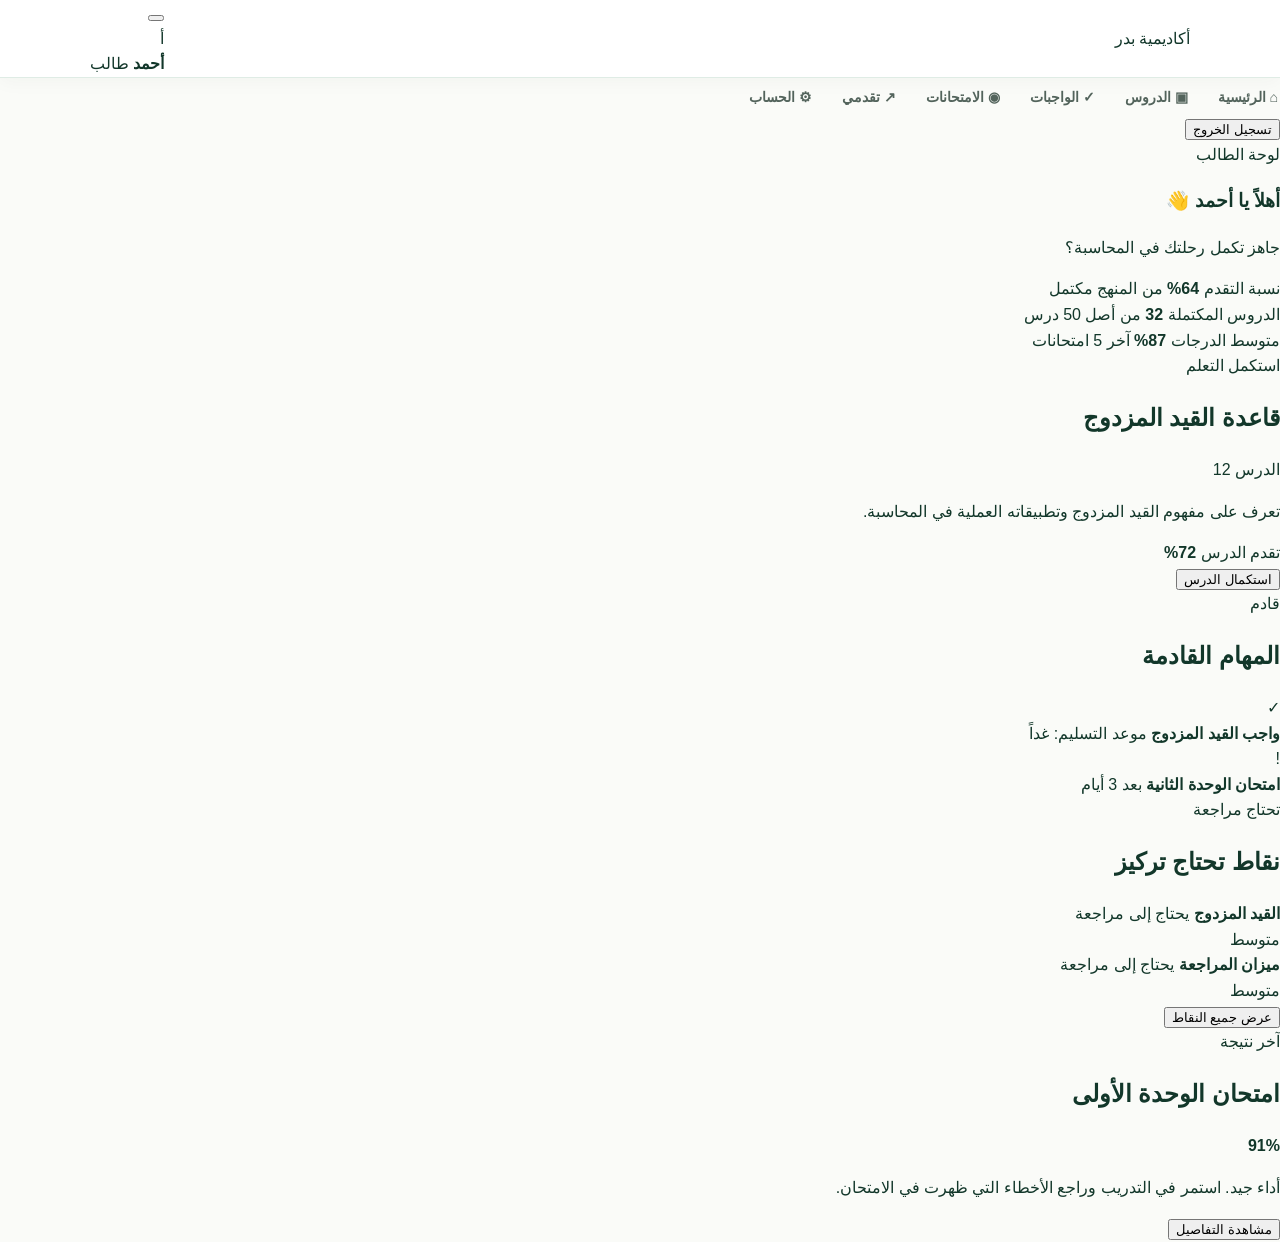
==== dashboard.html @ 745105e7 "update dashboard.html" ====
<!DOCTYPE html>
<html lang="ar" dir="rtl">

<head>
    <meta charset="UTF-8">

    <meta
        name="viewport"
        content="width=device-width, initial-scale=1.0"
    >

    <title>لوحة الطالب | أكاديمية بدر</title>

    <link
        rel="stylesheet"
        href="css/style.css"
    >
</head>

<body>

    <!-- =========================
         DASHBOARD HEADER
    ========================== -->

    <header class="dashboard-header">

        <div class="dashboard-logo">
            أكاديمية بدر
        </div>

        <div class="dashboard-header-actions">

            <button
                class="dashboard-notification"
                type="button"
                aria-label="الإشعارات"
            >
                <span class="notification-icon"></span>
            </button>

            <div class="student-mini-profile">

                <div class="student-avatar">
                    أ
                </div>

                <div class="student-mini-info">
                    <strong>أحمد</strong>
                    <span>طالب</span>
                </div>

            </div>

        </div>

    </header>


    <!-- =========================
         DASHBOARD LAYOUT
    ========================== -->

    <main class="dashboard-layout">


        <!-- =========================
             SIDEBAR
        ========================== -->

        <aside class="dashboard-sidebar">

            <nav class="dashboard-nav">

                <a
                    href="#"
                    class="dashboard-nav-link active"
                >
                    <span class="nav-icon">⌂</span>
                    <span>الرئيسية</span>
                </a>


                <a
                    href="#"
                    class="dashboard-nav-link"
                >
                    <span class="nav-icon">▣</span>
                    <span>الدروس</span>
                </a>


                <a
                    href="#"
                    class="dashboard-nav-link"
                >
                    <span class="nav-icon">✓</span>
                    <span>الواجبات</span>
                </a>


                <a
                    href="#"
                    class="dashboard-nav-link"
                >
                    <span class="nav-icon">◉</span>
                    <span>الامتحانات</span>
                </a>


                <a
                    href="#"
                    class="dashboard-nav-link"
                >
                    <span class="nav-icon">↗</span>
                    <span>تقدمي</span>
                </a>


                <a
                    href="#"
                    class="dashboard-nav-link"
                >
                    <span class="nav-icon">⚙</span>
                    <span>الحساب</span>
                </a>

            </nav>


            <div class="sidebar-bottom">

                <button
                    class="sidebar-logout"
                    type="button"
                >
                    تسجيل الخروج
                </button>

            </div>

        </aside>


        <!-- =========================
             MAIN CONTENT
        ========================== -->

        <section class="dashboard-content">


            <!-- =========================
                 WELCOME
            ========================== -->

            <section class="dashboard-welcome">

                <div>

                    <span class="dashboard-label">
                        لوحة الطالب
                    </span>

                    <h1>
                        أهلاً يا أحمد 👋
                    </h1>

                    <p>
                        جاهز تكمل رحلتك في المحاسبة؟
                    </p>

                </div>

            </section>


            <!-- =========================
                 STATS
            ========================== -->

            <section class="dashboard-stats">


                <article class="dashboard-stat-card">

                    <span class="stat-title">
                        نسبة التقدم
                    </span>

                    <strong class="stat-value">
                        64%
                    </strong>

                    <span class="stat-description">
                        من المنهج مكتمل
                    </span>

                </article>


                <article class="dashboard-stat-card">

                    <span class="stat-title">
                        الدروس المكتملة
                    </span>

                    <strong class="stat-value">
                        32
                    </strong>

                    <span class="stat-description">
                        من أصل 50 درس
                    </span>

                </article>


                <article class="dashboard-stat-card">

                    <span class="stat-title">
                        متوسط الدرجات
                    </span>

                    <strong class="stat-value">
                        87%
                    </strong>

                    <span class="stat-description">
                        آخر 5 امتحانات
                    </span>

                </article>

            </section>


            <!-- =========================
                 PROGRESS
            ========================== -->

            <section class="dashboard-main-grid">


                <!-- CONTINUE LESSON -->

                <article class="dashboard-card continue-card">

                    <div class="dashboard-card-header">

                        <div>

                            <span class="card-label">
                                استكمل التعلم
                            </span>

                            <h2>
                                قاعدة القيد المزدوج
                            </h2>

                        </div>

                        <span class="lesson-number">
                            الدرس 12
                        </span>

                    </div>


                    <p>
                        تعرف على مفهوم القيد المزدوج
                        وتطبيقاته العملية في المحاسبة.
                    </p>


                    <div class="lesson-progress">

                        <div class="progress-info">
                            <span>
                                تقدم الدرس
                            </span>

                            <strong>
                                72%
                            </strong>
                        </div>

                        <div class="progress-bar">

                            <div
                                class="progress-fill"
                                style="width: 72%;"
                            ></div>

                        </div>

                    </div>


                    <button
                        class="dashboard-primary-button"
                        type="button"
                    >
                        استكمال الدرس
                    </button>

                </article>


                <!-- UPCOMING -->

                <article class="dashboard-card upcoming-card">

                    <div class="dashboard-card-header">

                        <div>

                            <span class="card-label">
                                قادم
                            </span>

                            <h2>
                                المهام القادمة
                            </h2>

                        </div>

                    </div>


                    <div class="upcoming-item">

                        <div class="upcoming-icon homework-icon">
                            ✓
                        </div>

                        <div class="upcoming-info">

                            <strong>
                                واجب القيد المزدوج
                            </strong>

                            <span>
                                موعد التسليم: غداً
                            </span>

                        </div>

                    </div>


                    <div class="upcoming-item">

                        <div class="upcoming-icon exam-icon">
                            !
                        </div>

                        <div class="upcoming-info">

                            <strong>
                                امتحان الوحدة الثانية
                            </strong>

                            <span>
                                بعد 3 أيام
                            </span>

                        </div>

                    </div>


                </article>

            </section>


            <!-- =========================
                 LOWER GRID
            ========================== -->

            <section class="dashboard-lower-grid">


                <!-- WEAK TOPICS -->

                <article class="dashboard-card">

                    <div class="dashboard-card-header">

                        <div>

                            <span class="card-label">
                                تحتاج مراجعة
                            </span>

                            <h2>
                                نقاط تحتاج تركيز
                            </h2>

                        </div>

                    </div>


                    <div class="weak-topic">

                        <div class="weak-topic-info">

                            <strong>
                                القيد المزدوج
                            </strong>

                            <span>
                                يحتاج إلى مراجعة
                            </span>

                        </div>

                        <span class="weak-topic-level">
                            متوسط
                        </span>

                    </div>


                    <div class="weak-topic">

                        <div class="weak-topic-info">

                            <strong>
                                ميزان المراجعة
                            </strong>

                            <span>
                                يحتاج إلى مراجعة
                            </span>

                        </div>

                        <span class="weak-topic-level">
                            متوسط
                        </span>

                    </div>


                    <button
                        class="dashboard-secondary-button"
                        type="button"
                    >
                        عرض جميع النقاط
                    </button>

                </article>


                <!-- LAST EXAM -->

                <article class="dashboard-card">

                    <div class="dashboard-card-header">

                        <div>

                            <span class="card-label">
                                آخر نتيجة
                            </span>

                            <h2>
                                امتحان الوحدة الأولى
                            </h2>

                        </div>

                        <strong class="exam-score">
                            91%
                        </strong>

                    </div>


                    <p class="exam-message">
                        أداء جيد. استمر في التدريب
                        وراجع الأخطاء التي ظهرت في الامتحان.
                    </p>


                    <button
                        class="dashboard-secondary-button"
                        type="button"
                    >
                        مشاهدة التفاصيل
                    </button>

                </article>

            </section>


        </section>

    </main>


    <script src="js/app.js"></script>

</body>

</html>
---- css/style.css ----
/* ================================================= */
/* 1. الإعدادات الأساسية */
/* ================================================= */

* {
    box-sizing: border-box;
}

html {
    scroll-behavior: smooth;
}

body {
    margin: 0;
    background-color: #FAFBF8;
    color: #12372A;
    font-family: Arial, sans-serif;
    line-height: 1.6;
}


/* ================================================= */
/* 2. الهيدر - PREMIUM NAVBAR */
/* ================================================= */

header {
    position: sticky;
    top: 0;
    z-index: 1000;

    min-height: 76px;

    padding: 0 7%;

    display: flex;
    justify-content: space-between;
    align-items: center;

    background-color: rgba(255, 255, 255, 0.92);

    border-bottom: 1px solid rgba(216, 232, 223, 0.8);

    backdrop-filter: blur(14px);
    -webkit-backdrop-filter: blur(14px);

    box-shadow:
        0 4px 18px rgba(18, 55, 42, 0.035);

    animation:
        headerReveal 0.55s ease forwards;

    transition:
        background-color 0.3s ease,
        border-color 0.3s ease,
        box-shadow 0.3s ease;
}


/* ================================================= */
/* Logo */
/* ================================================= */

.logo {
    position: relative;

    color: #12372A;

    font-size: 21px;
    font-weight: 800;

    letter-spacing: -0.4px;

    white-space: nowrap;

    cursor: default;

    transition:
        color 0.25s ease,
        transform 0.25s ease;
}

.logo::after {
    content: "";

    position: absolute;

    right: 0;
    bottom: -5px;

    width: 22px;
    height: 3px;

    background-color: #087F5B;

    border-radius: 10px;

    transition:
        width 0.3s ease;
}

.logo:hover {
    transform: translateY(-1px);
}

.logo:hover::after {
    width: 34px;
}


/* ================================================= */
/* Navigation */
/* ================================================= */

nav {
    display: flex;
    align-items: center;

    gap: 26px;
}

nav > a {
    position: relative;

    padding: 8px 2px;

    color: #53645C;

    font-size: 14px;
    font-weight: 600;

    text-decoration: none;

    transition:
        color 0.25s ease;
}

nav > a::after {
    content: "";

    position: absolute;

    right: 0;
    bottom: 1px;

    width: 0;
    height: 2px;

    background-color: #087F5B;

    border-radius: 10px;

    transition:
        width 0.3s cubic-bezier(0.22, 1, 0.36, 1);
}

nav > a:hover {
    color: #087F5B;
}

nav > a:hover::after {
    width: 100%;
}


/* ================================================= */
/* 3. اللغة */
/* ================================================= */

.language-switcher {
    display: flex;
    align-items: center;

    gap: 7px;

    padding-right: 5px;

    border-right: 1px solid #DCE8E2;
}

.language-switcher button {
    padding: 5px 2px;

    border: none;

    background: transparent;

    color: #7A8881;

    font-family: inherit;

    font-size: 13px;
    font-weight: 600;

    cursor: pointer;

    transition:
        color 0.25s ease;
}

.language-switcher button:hover,
.language-switcher .language-active {
    color: #087F5B;
}

.language-switcher .language-active {
    font-weight: 700;
}

.language-switcher span {
    color: #C5D2CC;

    font-size: 12px;
}


/* ================================================= */
/* 4. الأزرار العامة */
/* ================================================= */

button {
    font-family: inherit;
}


/* زر ابدأ التعلم */

.primary-button {
    background-color: #087F5B;
    color: white;

    border: none;

    padding: 14px 25px;

    border-radius: 9px;

    font-size: 16px;
    cursor: pointer;

    transition:
        background-color 0.2s ease,
        transform 0.2s ease,
        box-shadow 0.2s ease;
}

.primary-button:hover {
    background-color: #066B4D;

    transform: translateY(-2px);

    box-shadow:
        0 8px 18px rgba(8, 127, 91, 0.18);
}

.primary-button:active {
    transform: translateY(0);
}


/* زر استكشف المنهج */

.secondary-button {
    background-color: white;
    color: #087F5B;

    border: 1px solid #D8E8DF;

    padding: 14px 25px;

    border-radius: 9px;

    font-size: 16px;
    cursor: pointer;

    transition:
        background-color 0.2s ease,
        transform 0.2s ease,
        box-shadow 0.2s ease;
}

.secondary-button:hover {
    background-color: #F0F7F3;

    transform: translateY(-2px);

    box-shadow:
        0 6px 14px rgba(18, 55, 42, 0.06);
}


/* ================================================= */
/* 5. زر تسجيل الدخول في الـNavbar */
/* ================================================= */

.login-button {
    padding: 10px 19px;

    border: 1px solid #087F5B;

    border-radius: 9px;

    background-color: #087F5B;
    color: #FFFFFF;

    font-family: inherit;

    font-size: 13px;
    font-weight: 700;

    cursor: pointer;

    box-shadow:
        0 4px 12px rgba(8, 127, 91, 0.12);

    transition:
        background-color 0.25s ease,
        transform 0.25s ease,
        box-shadow 0.25s ease;
}

.login-button:hover {
    background-color: #076B4D;

    transform: translateY(-2px);

    box-shadow:
        0 8px 20px rgba(8, 127, 91, 0.18);
}

.login-button:active {
    transform:
        translateY(0)
        scale(0.97);
}


/* ================================================= */
/* 6. Hero */
/* ================================================= */

.hero {
    min-height: calc(100vh - 75px);

    display: flex;
    align-items: center;
    justify-content: space-between;

    gap: 80px;

    padding: 70px 9%;

    position: relative;
    overflow: hidden;
}

.hero::before {
    content: "";

    position: absolute;

    width: 450px;
    height: 450px;

    border: 1px solid #EAF4EF;

    border-radius: 50%;

    left: -220px;
    top: 50%;

    transform: translateY(-50%);

    pointer-events: none;
}

.hero-content {
    max-width: 620px;

    position: relative;
    z-index: 1;
}

.hero-label {
    display: inline-block;

    background-color: #EAF4EF;
    color: #087F5B;

    padding: 7px 13px;

    border-radius: 20px;

    font-size: 14px;

    margin-bottom: 20px;

    opacity: 0;

    animation:
        fadeUp 0.55s ease forwards;

    animation-delay: 0.15s;
}

.hero h1 {
    margin: 0;

    font-size: 52px;

    line-height: 1.2;

    color: #12372A;

    opacity: 0;

    animation:
        fadeUp 0.55s ease forwards;

    animation-delay: 0.25s;
}

.hero h1 span {
    color: #087F5B;
}

.hero-content > p {
    font-size: 18px;

    line-height: 1.9;

    color: #66736D;

    max-width: 550px;

    margin: 24px 0 30px;

    opacity: 0;

    animation:
        fadeUp 0.55s ease forwards;

    animation-delay: 0.35s;
}

.hero-actions {
    display: flex;

    gap: 12px;

    opacity: 0;

    animation:
        fadeUp 0.55s ease forwards;

    animation-delay: 0.45s;
}


/* ================================================= */
/* 7. Hero Card */
/* ================================================= */

.hero-card {
    width: 330px;

    flex-shrink: 0;

    background-color: white;

    padding: 28px;

    border-radius: 18px;

    border: 1px solid #E5EEE9;

    box-shadow:
        0 8px 25px rgba(18, 55, 42, 0.07),
        0 2px 6px rgba(18, 55, 42, 0.04);

    opacity: 0;

    animation:
        cardReveal 0.65s ease forwards;

    animation-delay: 0.3s;

    transition:
        transform 0.25s ease,
        box-shadow 0.25s ease;
}

.hero-card:hover {
    transform: translateY(-5px);

    box-shadow:
        0 14px 35px rgba(18, 55, 42, 0.10),
        0 4px 10px rgba(18, 55, 42, 0.05);
}

.card-top {
    display: flex;

    align-items: center;
    justify-content: space-between;

    margin-bottom: 22px;
}

.card-icon {
    width: 45px;
    height: 45px;

    display: flex;
    align-items: center;
    justify-content: center;

    background-color: #EAF4EF;

    border-radius: 12px;

    font-size: 20px;
}

.card-status {
    color: #087F5B;

    background-color: #F0F8F3;

    padding: 6px 10px;

    border-radius: 20px;

    font-size: 12px;
}

.hero-card h3 {
    margin: 0 0 8px;

    font-size: 24px;

    color: #12372A;
}

.hero-card > p {
    margin: 0 0 25px;

    color: #718078;

    font-size: 15px;
}

.course-info {
    display: flex;

    gap: 10px;

    margin-bottom: 22px;
}

.course-info > div {
    flex: 1;

    background-color: #F7FAF8;

    padding: 14px;

    border-radius: 10px;

    text-align: center;
}

.course-info strong {
    display: block;

    font-size: 20px;

    color: #087F5B;

    margin-bottom: 5px;
}

.course-info span {
    display: block;

    font-size: 12px;

    color: #68776F;

    line-height: 1.5;
}

.card-button {
    width: 100%;

    padding: 12px;

    background-color: #12372A;

    color: white;

    border: none;

    border-radius: 9px;

    cursor: pointer;

    font-size: 15px;

    transition:
        background-color 0.2s ease,
        transform 0.2s ease;
}

.card-button:hover {
    background-color: #1C4A39;

    transform: translateY(-2px);
}


/* ================================================= */
/* 8. إعدادات الـSections المشتركة */
/* ================================================= */

.why-badr,
.curriculum,
.study-system,
.progress-section,
.students-section {
    padding: 100px 9%;
}

.section-heading {
    max-width: 720px;

    margin: 0 auto 55px;

    text-align: center;
}

.section-label {
    display: inline-block;

    color: #087F5B;

    background-color: #EAF4EF;

    padding: 6px 12px;

    border-radius: 20px;

    font-size: 13px;

    font-weight: bold;

    margin-bottom: 14px;
}

.section-heading h2 {
    margin: 0 0 18px;

    color: #12372A;

    font-size: 38px;

    line-height: 1.3;
}

.section-heading > p {
    margin: 0;

    color: #66736D;

    font-size: 17px;

    line-height: 1.9;
}


/* ================================================= */
/* 9. لماذا Badr */
/* ================================================= */

.why-badr {
    background-color: white;
}

.features {
    display: grid;

    grid-template-columns: repeat(4, 1fr);

    gap: 20px;
}

.feature-card {
    padding: 28px;

    border: 1px solid #E5EEE9;

    border-radius: 16px;

    background-color: #FAFBF8;

    transition:
        transform 0.25s ease,
        box-shadow 0.25s ease;
}

.feature-card:hover {
    transform: translateY(-5px);

    box-shadow:
        0 12px 28px rgba(18, 55, 42, 0.07);
}

.feature-number {
    color: #087F5B;

    font-weight: bold;

    font-size: 14px;
}

.feature-card h3 {
    margin: 15px 0 8px;

    font-size: 20px;

    color: #12372A;
}

.feature-card p {
    margin: 0;

    color: #66736D;

    line-height: 1.8;

    font-size: 14px;
}


/* ================================================= */
/* 10. المنهج */
/* ================================================= */

.curriculum {
    background-color: #FAFBF8;
}

.curriculum-part {
    margin-bottom: 70px;
}

.part-heading {
    margin-bottom: 25px;
}

.part-heading > span {
    color: #087F5B;

    font-size: 14px;

    font-weight: bold;
}

.part-heading h3 {
    margin: 5px 0 0;

    font-size: 28px;

    color: #12372A;
}

.units-grid {
    display: grid;

    grid-template-columns: repeat(3, 1fr);

    gap: 20px;
}

.unit-card {
    background-color: white;

    padding: 28px;

    border: 1px solid #E5EEE9;

    border-radius: 16px;

    transition:
        transform 0.25s ease,
        box-shadow 0.25s ease;
}

.unit-card:hover {
    transform: translateY(-5px);

    box-shadow:
        0 12px 28px rgba(18, 55, 42, 0.07);
}

.unit-number {
    display: inline-block;

    color: #087F5B;

    background-color: #EAF4EF;

    padding: 5px 9px;

    border-radius: 7px;

    font-size: 12px;

    font-weight: bold;
}

.unit-card h3 {
    margin: 16px 0 10px;

    font-size: 20px;

    line-height: 1.5;

    color: #12372A;
}

.unit-card p {
    margin: 0;

    color: #66736D;

    font-size: 14px;

    line-height: 1.8;
}


/* ================================================= */
/* 11. نظام الدراسة */
/* ================================================= */

.study-system {
    background-color: white;
}

.study-steps {
    display: grid;

    grid-template-columns: repeat(5, 1fr);

    gap: 15px;
}

.study-step {
    padding: 25px 20px;

    border-right: 1px solid #E5EEE9;
}

.study-step:first-child {
    border-right: none;
}

.study-step > span {
    color: #087F5B;

    font-weight: bold;

    font-size: 14px;
}

.study-step h3 {
    margin: 12px 0 8px;

    color: #12372A;

    font-size: 19px;
}

.study-step p {
    margin: 0;

    color: #66736D;

    font-size: 14px;

    line-height: 1.8;
}


/* ================================================= */
/* 12. متابعة المستوى */
/* ================================================= */

.progress-section {
    background-color: #12372A;

    color: white;

    position: relative;

    overflow: hidden;
}

.progress-content {
    max-width: 750px;

    margin: auto;

    text-align: center;
}

.progress-content .section-label {
    background-color: rgba(255, 255, 255, 0.1);

    color: #8FE0BD;
}

.progress-content h2 {
    margin: 0 0 20px;

    font-size: 38px;
}

.progress-content p {
    color: #C9D8D1;

    font-size: 17px;

    line-height: 1.9;

    margin-bottom: 25px;
}

.progress-content strong {
    color: #8FE0BD;

    font-size: 18px;
}


/* ================================================= */
/* 13. لمن الأكاديمية؟ */
/* ================================================= */

.students-section {
    background-color: #FAFBF8;
}


/* ================================================= */
/* 14. CTA النهائي */
/* ================================================= */

.final-cta {
    padding: 90px 9%;

    text-align: center;

    background-color: #EAF4EF;
}

.final-cta h2 {
    margin: 0 0 15px;

    color: #12372A;

    font-size: 40px;
}

.final-cta p {
    max-width: 600px;

    margin: 0 auto 28px;

    color: #66736D;

    font-size: 17px;

    line-height: 1.8;
}


/* ================================================= */
/* 15. Footer */
/* ================================================= */

footer {
    background-color: #12372A;

    color: white;

    padding: 55px 9% 25px;

    display: grid;

    grid-template-columns: 1fr auto;

    gap: 40px;
}

.footer-brand h3 {
    margin: 0 0 8px;

    font-size: 22px;
}

.footer-brand p {
    margin: 0;

    color: #B8C9C1;

    font-size: 14px;
}

.footer-links {
    display: flex;

    gap: 25px;

    align-items: center;
}

.footer-links a {
    color: #D6E3DD;

    text-decoration: none;

    font-size: 14px;

    transition: color 0.2s ease;
}

.footer-links a:hover {
    color: #8FE0BD;
}

.footer-bottom {
    grid-column: 1 / -1;

    padding-top: 20px;

    border-top:
        1px solid rgba(255, 255, 255, 0.1);
}

.footer-bottom p {
    margin: 0;

    color: #9FB3AA;

    font-size: 12px;
}


/* ================================================= */
/* 16. Animations الأساسية */
/* ================================================= */

@keyframes fadeUp {

    from {
        opacity: 0;

        transform: translateY(18px);
    }

    to {
        opacity: 1;

        transform: translateY(0);
    }
}

@keyframes cardReveal {

    from {
        opacity: 0;

        transform: translateX(30px);
    }

    to {
        opacity: 1;

        transform: translateX(0);
    }
}

@keyframes headerReveal {

    from {
        opacity: 0;

        transform: translateY(-12px);
    }

    to {
        opacity: 1;

        transform: translateY(0);
    }
}


/* ================================================= */
/* 17. Scroll Reveal */
/* ================================================= */

.reveal {
    opacity: 0;

    transform: translateY(20px);

    transition:
        opacity 0.5s ease,
        transform 0.5s ease;
}

.reveal.show {
    opacity: 1;

    transform: translateY(0);
}

.reveal-delay-1 {
    transition-delay: 0.05s;
}

.reveal-delay-2 {
    transition-delay: 0.10s;
}

.reveal-delay-3 {
    transition-delay: 0.15s;
}


/* ================================================= */
/* 18. AUTH MODAL */
/* ================================================= */

.auth-modal {
    position: fixed;

    inset: 0;

    z-index: 2000;

    display: flex;

    align-items: center;
    justify-content: center;

    padding: 20px;

    visibility: hidden;

    pointer-events: none;
}

.auth-modal.active {
    visibility: visible;

    pointer-events: auto;
}

.auth-overlay {
    position: absolute;

    inset: 0;

    background-color: rgba(18, 55, 42, 0.45);

    backdrop-filter: blur(6px);

    opacity: 0;

    transition:
        opacity 0.35s ease;
}

.auth-modal.active .auth-overlay {
    opacity: 1;
}

.auth-card {
    position: relative;

    z-index: 1;

    width: 100%;

    max-width: 450px;

    background-color: white;

    padding: 35px;

    border-radius: 20px;

    box-shadow:
        0 20px 60px rgba(18, 55, 42, 0.18);

    opacity: 0;

    transform:
        translateY(25px)
        scale(0.96);

    transition:
        opacity 0.4s cubic-bezier(0.22, 1, 0.36, 1),
        transform 0.4s cubic-bezier(0.22, 1, 0.36, 1);
}

.auth-modal.active .auth-card {
    opacity: 1;

    transform:
        translateY(0)
        scale(1);
}

.auth-close {
    position: absolute;

    top: 15px;

    left: 18px;

    width: 35px;

    height: 35px;

    border: none;

    background-color: #F0F5F2;

    color: #12372A;

    border-radius: 50%;

    font-size: 24px;

    line-height: 1;

    cursor: pointer;

    transition:
        background-color 0.2s ease,
        transform 0.25s ease;
}

.auth-close:hover {
    background-color: #E5EEE9;

    transform:
        rotate(90deg)
        scale(1.05);
}

.auth-close:active {
    transform:
        rotate(90deg)
        scale(0.9);
}

.auth-card .section-label {
    margin-bottom: 15px;
}

.auth-card h2 {
    margin: 0 0 12px;

    color: #12372A;

    font-size: 30px;

    line-height: 1.3;
}

.auth-card > p {
    color: #66736D;

    margin: 0 0 25px;

    line-height: 1.8;
}


/* ================================================= */
/* Login Form */
/* ================================================= */

#login-form {
    display: flex;

    flex-direction: column;

    gap: 10px;
}

#login-form label {
    color: #12372A;

    font-size: 14px;

    font-weight: bold;

    margin-top: 5px;
}

#login-form input {
    width: 100%;

    padding: 13px 14px;

    border: 1px solid #D8E8DF;

    border-radius: 9px;

    background-color: #FAFBF8;

    color: #12372A;

    font-family: inherit;

    font-size: 15px;

    outline: none;

    transition:
        border-color 0.2s ease,
        box-shadow 0.2s ease;
}

#login-form input:focus {
    border-color: #087F5B;

    box-shadow:
        0 0 0 3px rgba(8, 127, 91, 0.10);
}

.auth-submit {
    width: 100%;

    margin-top: 12px;
}

.auth-note {
    text-align: center;

    font-size: 13px !important;

    margin: 18px 0 0 !important;

    color: #7B8781 !important;
}


/* ================================================= */
/* 19. الموبايل */
/* ================================================= */

@media (max-width: 1000px) {

    .features {
        grid-template-columns: repeat(2, 1fr);
    }

    .units-grid {
        grid-template-columns: repeat(2, 1fr);
    }

    .study-steps {
        grid-template-columns: repeat(2, 1fr);
    }

    .study-step {
        border-right: none;

        border-bottom:
            1px solid #E5EEE9;
    }
}


@media (max-width: 800px) {

    header {
        min-height: 68px;

        padding: 0 5%;
    }

    nav > a {
        display: none;
    }

    nav {
        gap: 12px;
    }

    .login-button {
        padding: 9px 14px;

        font-size: 13px;
    }

    .hero {
        min-height: auto;

        flex-direction: column;

        align-items: stretch;

        padding: 55px 6%;

        gap: 45px;
    }

    .hero h1 {
        font-size: 40px;
    }

    .hero-content > p {
        font-size: 16px;
    }

    .hero-card {
        width: 100%;
    }

    .why-badr,
    .curriculum,
    .study-system,
    .progress-section,
    .students-section {
        padding: 75px 6%;
    }

    .section-heading h2 {
        font-size: 30px;
    }

    .features,
    .units-grid {
        grid-template-columns: 1fr;
    }

    .study-steps {
        grid-template-columns: 1fr;
    }

    .final-cta {
        padding: 70px 6%;
    }

    .final-cta h2 {
        font-size: 32px;
    }

    footer {
        padding: 45px 6% 25px;

        grid-template-columns: 1fr;
    }

    .footer-links {
        flex-wrap: wrap;
    }

    .auth-card {
        padding: 30px 22px;

        border-radius: 18px;
    }

    .auth-card h2 {
        font-size: 25px;
    }

    .auth-close {
        top: 13px;

        left: 15px;

        width: 34px;

        height: 34px;
    }
}


/* ================================================= */
/* 20. تقليل الحركة */
/* ================================================= */

@media (prefers-reduced-motion: reduce) {

    *,
    *::before,
    *::after {

        animation-duration: 0.01ms !important;

        animation-iteration-count: 1 !important;

        transition-duration: 0.01ms !important;

        scroll-behavior: auto !important;
    }
}


/* =========================
   PREMIUM THEME TOGGLE
========================= */

.theme-toggle {
    position: relative;
    width: 40px;
    height: 40px;
    padding: 0;
    border: 1px solid #DCE9E2;
    border-radius: 50%;
    background: #FFFFFF;

    display: flex;
    align-items: center;
    justify-content: center;

    cursor: pointer;
    overflow: hidden;

    transition:
        background-color 0.35s ease,
        border-color 0.35s ease,
        transform 0.2s ease,
        box-shadow 0.35s ease;
}

.theme-toggle:hover {
    transform: translateY(-1px);
    box-shadow: 0 5px 14px rgba(18, 55, 42, 0.08);
}

.theme-toggle:active {
    transform: scale(0.93);
}


/* =========================
   ICON BASE
========================= */

.theme-icon {
    position: absolute;

    width: 17px;
    height: 17px;

    display: block;

    transition:
        transform 0.5s cubic-bezier(0.4, 0, 0.2, 1),
        opacity 0.35s ease;
}
/* =========================
   MOON ICON
========================= */

.theme-moon {
    width: 16px;
    height: 16px;

    border-radius: 50%;

    background-color: #12372A;

    opacity: 1;

    transform:
        scale(1)
        rotate(0deg);

    transition:
        transform 0.5s cubic-bezier(0.4, 0, 0.2, 1),
        opacity 0.35s ease;
}

/* الجزء المقطوع من القمر */

.theme-moon::after {
    content: "";

    position: absolute;

    width: 15px;
    height: 15px;

    top: -4px;
    right: -4px;

    border-radius: 50%;

    background-color: #FFFFFF;
}

/* =========================
   SUN ICON
========================= */

.theme-sun {
    position: absolute;

    width: 13px;
    height: 13px;

    border-radius: 50%;
    background: #F4B942;

    opacity: 0;
    transform: scale(0.25) rotate(-120deg);

    transition:
        transform 0.5s cubic-bezier(0.4, 0, 0.2, 1),
        opacity 0.35s ease;
}


/* أشعة الشمس */

.theme-sun::before {
    content: "";

    position: absolute;
    inset: -5px;

    background:
        linear-gradient(#F4B942, #F4B942)
            center top / 2px 4px no-repeat,

        linear-gradient(#F4B942, #F4B942)
            center bottom / 2px 4px no-repeat,

        linear-gradient(#F4B942, #F4B942)
            left center / 4px 2px no-repeat,

        linear-gradient(#F4B942, #F4B942)
            right center / 4px 2px no-repeat;
}


/* الأشعة القطرية */

.theme-sun::after {
    content: "";

    position: absolute;
    inset: -5px;

    background:
        linear-gradient(
            45deg,
            transparent 43%,
            #F4B942 44%,
            #F4B942 56%,
            transparent 57%
        )
        center / 4px 4px no-repeat,

        linear-gradient(
            -45deg,
            transparent 43%,
            #F4B942 44%,
            #F4B942 56%,
            transparent 57%
        )
        center / 4px 4px no-repeat;
}


/* =========================
   DARK MODE
========================= */

body.dark-mode .theme-toggle {
    background: #18251F;
    border-color: #30443A;

    box-shadow: none;
}


/* القمر يختفي */

body.dark-mode .theme-moon {
    opacity: 0;

    transform:
        scale(0.25)
        rotate(120deg);
}


/* الشمس تظهر */

body.dark-mode .theme-sun {
    opacity: 1;

    transform:
        scale(1)
        rotate(0deg);
}


/* لون خلفية قص القمر */

body.dark-mode .theme-moon::after {
    background: #18251F;
}


/* =========================
   MOBILE
========================= */

@media (max-width: 800px) {

    .theme-toggle {
        width: 40px;
        height: 40px;
    }

/* ================================================= */
/* Dark Mode Colors */
/* ================================================= */

body.dark-mode {
    background-color: #0F1713;
    color: #E8F0EC;
}


/* Header */

body.dark-mode header {
    background-color: rgba(15, 23, 19, 0.90);

    border-bottom-color: rgba(48, 68, 58, 0.8);

    box-shadow:
        0 8px 25px rgba(0, 0, 0, 0.12);
}


/* Logo */

body.dark-mode .logo {
    color: #EAF2EE;
}

body.dark-mode .logo::after {
    background-color: #42B883;
}


/* Navbar */

body.dark-mode nav > a {
    color: #AABBB3;
}

body.dark-mode nav > a:hover {
    color: #55C995;
}

body.dark-mode nav > a::after {
    background-color: #42B883;
}


/* Language */

body.dark-mode .language-switcher {
    border-right-color: #30443A;
}

body.dark-mode .language-switcher button {
    color: #81938A;
}

body.dark-mode .language-switcher button:hover,
body.dark-mode .language-switcher .language-active {
    color: #55C995;
}

body.dark-mode .language-switcher span {
    color: #405349;
}


/* Login */

body.dark-mode .login-button {
    background-color: #087F5B;

    border-color: #087F5B;
}

body.dark-mode .login-button:hover {
    background-color: #096E50;
}


/* Theme Button */

body.dark-mode .theme-toggle {
    background-color: #18231D;

    color: #F5D76E;

    border-color: #30443A;
}

body.dark-mode .theme-toggle:hover {
    background-color: #213129;
}


/* ================================================= */
/* Hero */
/* ================================================= */

body.dark-mode .hero::before {
    border-color: #26382F;
}

body.dark-mode .hero h1 {
    color: #EAF2EE;
}

body.dark-mode .hero h1 span {
    color: #42B883;
}

body.dark-mode .hero-content > p {
    color: #AABBB3;
}

body.dark-mode .hero-label {
    background-color: #18372B;
    color: #55C995;
}


/* ================================================= */
/* Buttons */
/* ================================================= */

body.dark-mode .secondary-button {
    background-color: #18231D;

    color: #55C995;

    border-color: #30443A;
}

body.dark-mode .secondary-button:hover {
    background-color: #213129;
}


/* ================================================= */
/* Hero Card */
/* ================================================= */

body.dark-mode .hero-card {
    background-color: #17221C;

    border-color: #2A3B32;

    box-shadow:
        0 8px 25px rgba(0, 0, 0, 0.25),
        0 2px 6px rgba(0, 0, 0, 0.15);
}

body.dark-mode .hero-card:hover {
    box-shadow:
        0 14px 35px rgba(0, 0, 0, 0.30),
        0 4px 10px rgba(0, 0, 0, 0.18);
}

body.dark-mode .card-icon {
    background-color: #20382D;
}

body.dark-mode .card-status {
    background-color: #1C382C;

    color: #55C995;
}

body.dark-mode .hero-card h3 {
    color: #EAF2EE;
}

body.dark-mode .hero-card > p {
    color: #9DAEA6;
}

body.dark-mode .course-info > div {
    background-color: #1D2922;
}

body.dark-mode .course-info strong {
    color: #55C995;
}

body.dark-mode .course-info span {
    color: #9BAEA5;
}


/* ================================================= */
/* Sections */
/* ================================================= */

body.dark-mode .why-badr {
    background-color: #141E19;
}

body.dark-mode .curriculum {
    background-color: #0F1713;
}

body.dark-mode .study-system {
    background-color: #141E19;
}

body.dark-mode .students-section {
    background-color: #0F1713;
}


/* ================================================= */
/* Section Headings */
/* ================================================= */

body.dark-mode .section-heading h2 {
    color: #EAF2EE;
}

body.dark-mode .section-heading > p {
    color: #AABBB3;
}

body.dark-mode .section-label {
    background-color: #18372B;

    color: #55C995;
}


/* ================================================= */
/* Feature Cards */
/* ================================================= */

body.dark-mode .feature-card {
    background-color: #17221C;

    border-color: #2A3B32;
}

body.dark-mode .feature-card:hover {
    box-shadow:
        0 12px 28px rgba(0, 0, 0, 0.25);
}

body.dark-mode .feature-number {
    color: #55C995;
}

body.dark-mode .feature-card h3 {
    color: #EAF2EE;
}

body.dark-mode .feature-card p {
    color: #9DAEA6;
}


/* ================================================= */
/* Curriculum */
/* ================================================= */

body.dark-mode .part-heading > span {
    color: #55C995;
}

body.dark-mode .part-heading h3 {
    color: #EAF2EE;
}

body.dark-mode .unit-card {
    background-color: #17221C;

    border-color: #2A3B32;
}

body.dark-mode .unit-card:hover {
    box-shadow:
        0 12px 28px rgba(0, 0, 0, 0.25);
}

body.dark-mode .unit-number {
    background-color: #18372B;

    color: #55C995;
}

body.dark-mode .unit-card h3 {
    color: #EAF2EE;
}

body.dark-mode .unit-card p {
    color: #9DAEA6;
}


/* ================================================= */
/* Study System */
/* ================================================= */

body.dark-mode .study-step {
    border-color: #2A3B32;
}

body.dark-mode .study-step > span {
    color: #55C995;
}

body.dark-mode .study-step h3 {
    color: #EAF2EE;
}

body.dark-mode .study-step p {
    color: #9DAEA6;
}


/* ================================================= */
/* Final CTA */
/* ================================================= */

body.dark-mode .final-cta {
    background-color: #18372B;
}

body.dark-mode .final-cta h2 {
    color: #EAF2EE;
}

body.dark-mode .final-cta p {
    color: #AABBB3;
}


/* ================================================= */
/* Auth Modal */
/* ================================================= */

body.dark-mode .auth-card {
    background-color: #17221C;

    box-shadow:
        0 20px 60px rgba(0, 0, 0, 0.45);
}

body.dark-mode .auth-card h2 {
    color: #EAF2EE;
}

body.dark-mode .auth-card > p {
    color: #AABBB3;
}

body.dark-mode .auth-close {
    background-color: #213129;

    color: #EAF2EE;
}

body.dark-mode .auth-close:hover {
    background-color: #2A3B32;
}

body.dark-mode #login-form label {
    color: #DDE9E3;
}

body.dark-mode #login-form input {
    background-color: #101913;

    border-color: #30443A;

    color: #EAF2EE;
}

body.dark-mode #login-form input:focus {
    border-color: #42B883;

    box-shadow:
        0 0 0 3px rgba(66, 184, 131, 0.12);
}

body.dark-mode .auth-note {
    color: #81938A !important;
}


/* ================================================= */
/* Footer */
/* ================================================= */

body.dark-mode footer {
    background-color: #09100C;
}


/* ================================================= */
/* انتقال ناعم بين الوضعين */
/* ================================================= */

body,
header,
.hero-card,
.feature-card,
.unit-card,
.study-system,
.why-badr,
.curriculum,
.students-section,
.final-cta,
.auth-card,
.course-info > div,
.secondary-button,
.theme-toggle,
#login-form input {
    transition:
        background-color 0.3s ease,
        color 0.3s ease,
        border-color 0.3s ease,
        box-shadow 0.3s ease;
}


/* ================================================= */
/* Mobile Theme Button */
/* ================================================= */

@media (max-width: 800px) {

    .theme-toggle {
        width: 36px;
        height: 36px;

        font-size: 15px;
    }
}
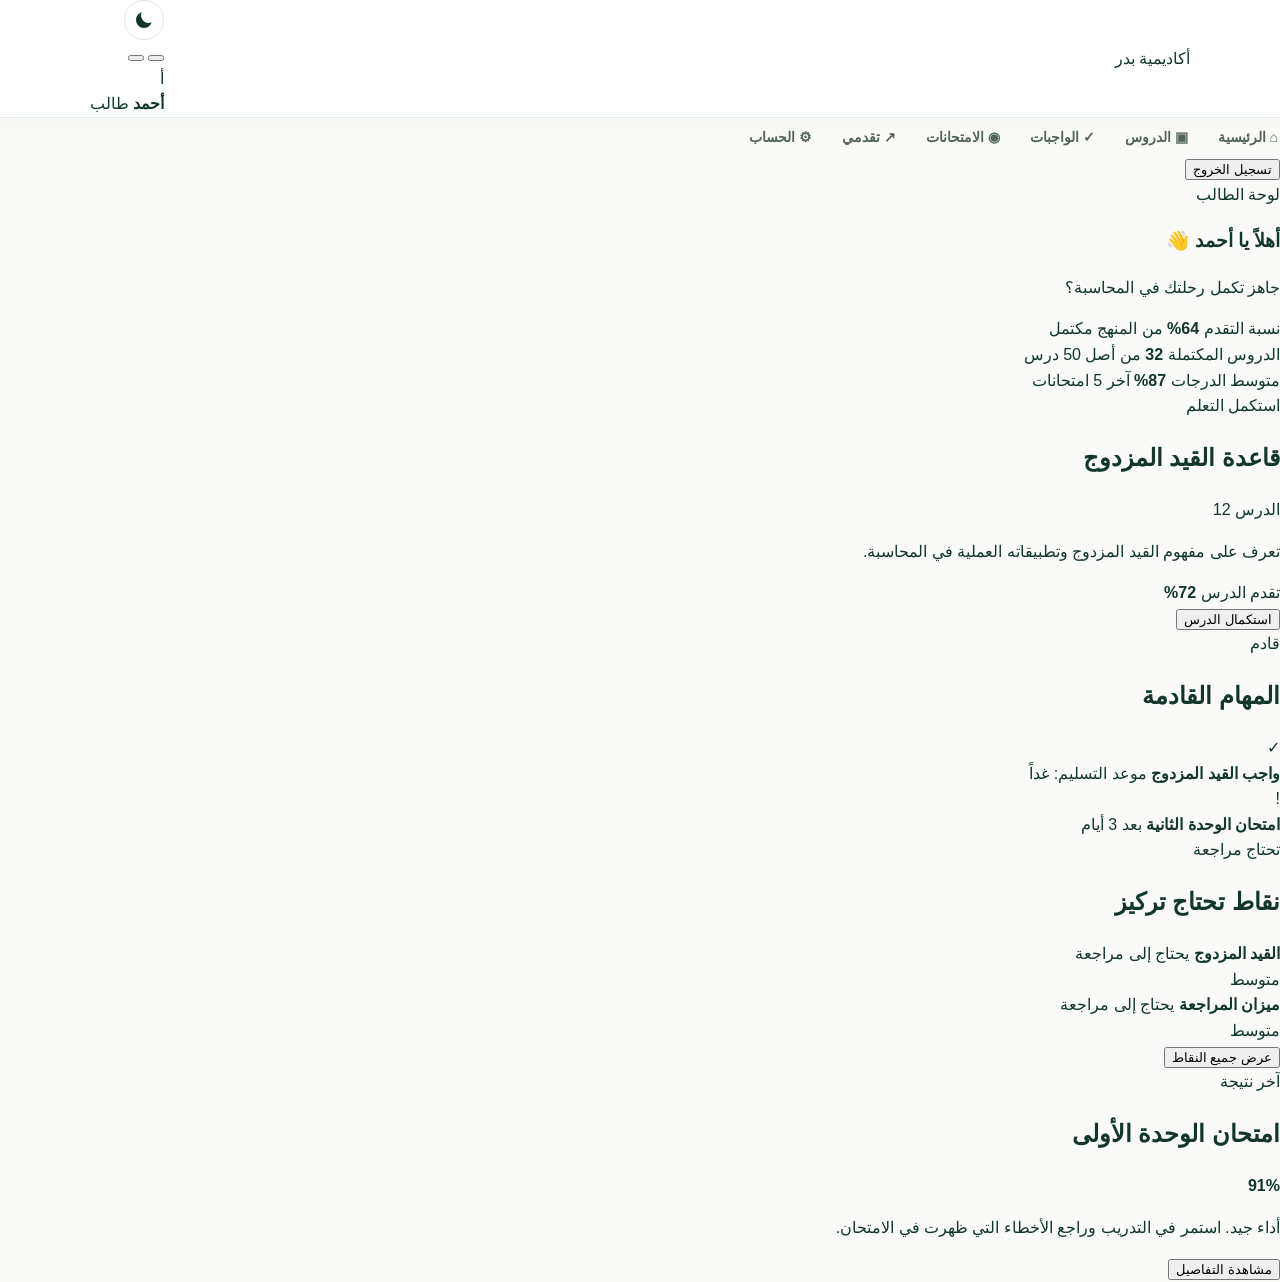
==== commit 12bcaa95: "update dashboard.html" ====
--- a/dashboard.html
+++ b/dashboard.html
@@ -30,6 +30,26 @@
         </div>
 
         <div class="dashboard-header-actions">
+
+          <div class="dashboard-header-actions">
+
+    <button
+        class="theme-toggle"
+        id="theme-toggle"
+        aria-label="تفعيل الوضع الداكن"
+        type="button"
+    >
+        <span class="theme-icon theme-sun"></span>
+        <span class="theme-icon theme-moon"></span>
+    </button>
+
+    <button
+        class="dashboard-notification"
+        type="button"
+        aria-label="الإشعارات"
+    >
+        <span class="notification-icon"></span>
+    </button>
 
             <button
                 class="dashboard-notification"
--- a/css/style.css
+++ b/css/style.css
@@ -2172,4 +2172,1164 @@
 
         font-size: 15px;
     }
+}
+
+  /* =========================================================
+   STUDENT DASHBOARD
+========================================================= */
+
+
+/* =========================
+   DASHBOARD HEADER
+========================= */
+
+.dashboard-header {
+    position: sticky;
+    top: 0;
+    z-index: 100;
+
+    height: 72px;
+
+    padding: 0 32px;
+
+    display: flex;
+    align-items: center;
+    justify-content: space-between;
+
+    background: rgba(255, 255, 255, 0.92);
+
+    border-bottom: 1px solid #E5EEE9;
+
+    backdrop-filter: blur(14px);
+}
+
+
+/* Logo */
+
+.dashboard-logo {
+    font-size: 20px;
+    font-weight: 800;
+
+    color: #12372A;
+}
+
+
+/* Header actions */
+
+.dashboard-header-actions {
+    display: flex;
+    align-items: center;
+    gap: 20px;
+}
+
+
+/* =========================
+   NOTIFICATION
+========================= */
+
+.dashboard-notification {
+    width: 40px;
+    height: 40px;
+
+    border: 1px solid #E1EBE6;
+    border-radius: 50%;
+
+    background: #FFFFFF;
+
+    display: flex;
+    align-items: center;
+    justify-content: center;
+
+    cursor: pointer;
+
+    transition:
+        transform 0.2s ease,
+        box-shadow 0.25s ease,
+        background-color 0.25s ease;
+}
+
+.dashboard-notification:hover {
+    transform: translateY(-1px);
+
+    box-shadow:
+        0 6px 16px rgba(18, 55, 42, 0.08);
+}
+
+
+/* Bell */
+
+.notification-icon {
+    position: relative;
+
+    width: 14px;
+    height: 16px;
+
+    border: 2px solid #12372A;
+
+    border-radius: 8px 8px 5px 5px;
+
+    display: block;
+}
+
+.notification-icon::before {
+    content: "";
+
+    position: absolute;
+
+    width: 5px;
+    height: 2px;
+
+    background: #12372A;
+
+    border-radius: 2px;
+
+    left: 50%;
+    bottom: -5px;
+
+    transform: translateX(-50%);
+}
+
+.notification-icon::after {
+    content: "";
+
+    position: absolute;
+
+    width: 4px;
+    height: 4px;
+
+    background: #087F5B;
+
+    border-radius: 50%;
+
+    top: -4px;
+    right: -4px;
+}
+
+
+/* =========================
+   STUDENT MINI PROFILE
+========================= */
+
+.student-mini-profile {
+    display: flex;
+    align-items: center;
+    gap: 10px;
+}
+
+.student-avatar {
+    width: 40px;
+    height: 40px;
+
+    border-radius: 50%;
+
+    background: #EAF4EF;
+
+    color: #087F5B;
+
+    display: flex;
+    align-items: center;
+    justify-content: center;
+
+    font-weight: 800;
+}
+
+.student-mini-info {
+    display: flex;
+    flex-direction: column;
+
+    gap: 2px;
+}
+
+.student-mini-info strong {
+    color: #12372A;
+
+    font-size: 14px;
+}
+
+.student-mini-info span {
+    color: #66736D;
+
+    font-size: 12px;
+}
+
+
+/* =========================================================
+   DASHBOARD LAYOUT
+========================================================= */
+
+.dashboard-layout {
+    min-height: calc(100vh - 72px);
+
+    display: flex;
+
+    background: #FAFBF8;
+}
+
+
+/* =========================
+   SIDEBAR
+========================= */
+
+.dashboard-sidebar {
+    width: 240px;
+
+    flex-shrink: 0;
+
+    padding: 28px 18px;
+
+    background: #FFFFFF;
+
+    border-left: 1px solid #E5EEE9;
+
+    display: flex;
+    flex-direction: column;
+    justify-content: space-between;
+}
+
+
+/* Navigation */
+
+.dashboard-nav {
+    display: flex;
+    flex-direction: column;
+
+    gap: 6px;
+}
+
+
+/* Nav link */
+
+.dashboard-nav-link {
+    min-height: 46px;
+
+    padding: 0 14px;
+
+    display: flex;
+    align-items: center;
+
+    gap: 12px;
+
+    border-radius: 10px;
+
+    color: #66736D;
+
+    text-decoration: none;
+
+    font-size: 14px;
+    font-weight: 600;
+
+    transition:
+        background-color 0.25s ease,
+        color 0.25s ease,
+        transform 0.2s ease;
+}
+
+.dashboard-nav-link:hover {
+    background: #F3F8F5;
+
+    color: #12372A;
+
+    transform: translateX(-2px);
+}
+
+
+/* Active */
+
+.dashboard-nav-link.active {
+    background: #EAF4EF;
+
+    color: #087F5B;
+}
+
+
+/* Icons */
+
+.nav-icon {
+    width: 22px;
+
+    display: flex;
+    justify-content: center;
+
+    font-size: 17px;
+}
+
+
+/* Logout */
+
+.sidebar-logout {
+    width: 100%;
+
+    padding: 11px 14px;
+
+    border: 1px solid #E3ECE7;
+
+    border-radius: 9px;
+
+    background: transparent;
+
+    color: #66736D;
+
+    font-family: inherit;
+
+    font-size: 13px;
+
+    cursor: pointer;
+
+    transition:
+        background-color 0.25s ease,
+        color 0.25s ease;
+}
+
+.sidebar-logout:hover {
+    background: #F8F2F2;
+
+    color: #A34A4A;
+}
+
+
+/* =========================================================
+   DASHBOARD CONTENT
+========================================================= */
+
+.dashboard-content {
+    flex: 1;
+
+    min-width: 0;
+
+    padding: 40px;
+
+    max-width: 1400px;
+
+    margin: 0 auto;
+}
+
+
+/* =========================
+   WELCOME
+========================= */
+
+.dashboard-welcome {
+    margin-bottom: 30px;
+}
+
+.dashboard-label {
+    display: inline-block;
+
+    margin-bottom: 8px;
+
+    color: #087F5B;
+
+    font-size: 13px;
+    font-weight: 700;
+}
+
+.dashboard-welcome h1 {
+    margin: 0;
+
+    color: #12372A;
+
+    font-size: 30px;
+    line-height: 1.3;
+}
+
+.dashboard-welcome p {
+    margin: 8px 0 0;
+
+    color: #66736D;
+
+    font-size: 15px;
+}
+
+
+/* =========================================================
+   STAT CARDS
+========================================================= */
+
+.dashboard-stats {
+    display: grid;
+
+    grid-template-columns:
+        repeat(3, minmax(0, 1fr));
+
+    gap: 18px;
+
+    margin-bottom: 20px;
+}
+
+
+.dashboard-stat-card {
+    padding: 22px;
+
+    background: #FFFFFF;
+
+    border: 1px solid #E5EEE9;
+
+    border-radius: 16px;
+
+    box-shadow:
+        0 5px 18px rgba(18, 55, 42, 0.04);
+
+    display: flex;
+    flex-direction: column;
+
+    transition:
+        transform 0.25s ease,
+        box-shadow 0.25s ease;
+}
+
+.dashboard-stat-card:hover {
+    transform: translateY(-3px);
+
+    box-shadow:
+        0 10px 25px rgba(18, 55, 42, 0.07);
+}
+
+
+.stat-title {
+    color: #66736D;
+
+    font-size: 13px;
+    font-weight: 600;
+}
+
+.stat-value {
+    margin-top: 8px;
+
+    color: #12372A;
+
+    font-size: 28px;
+    line-height: 1;
+}
+
+.stat-description {
+    margin-top: 8px;
+
+    color: #89958F;
+
+    font-size: 12px;
+}
+
+
+/* =========================================================
+   DASHBOARD CARDS
+========================================================= */
+
+.dashboard-main-grid {
+    display: grid;
+
+    grid-template-columns:
+        minmax(0, 1.35fr)
+        minmax(0, 1fr);
+
+    gap: 20px;
+
+    margin-bottom: 20px;
+}
+
+
+.dashboard-lower-grid {
+    display: grid;
+
+    grid-template-columns:
+        repeat(2, minmax(0, 1fr));
+
+    gap: 20px;
+}
+
+
+.dashboard-card {
+    padding: 24px;
+
+    background: #FFFFFF;
+
+    border: 1px solid #E5EEE9;
+
+    border-radius: 18px;
+
+    box-shadow:
+        0 5px 18px rgba(18, 55, 42, 0.035);
+}
+
+
+.dashboard-card-header {
+    display: flex;
+    align-items: flex-start;
+    justify-content: space-between;
+
+    gap: 16px;
+
+    margin-bottom: 16px;
+}
+
+
+.card-label {
+    display: block;
+
+    margin-bottom: 6px;
+
+    color: #087F5B;
+
+    font-size: 12px;
+    font-weight: 700;
+}
+
+.dashboard-card h2 {
+    margin: 0;
+
+    color: #12372A;
+
+    font-size: 20px;
+    line-height: 1.4;
+}
+
+.dashboard-card p {
+    color: #66736D;
+
+    font-size: 14px;
+
+    line-height: 1.8;
+}
+
+
+/* =========================================================
+   CONTINUE LESSON
+========================================================= */
+
+.lesson-number {
+    padding: 6px 10px;
+
+    border-radius: 8px;
+
+    background: #F3F8F5;
+
+    color: #087F5B;
+
+    font-size: 11px;
+    font-weight: 700;
+
+    white-space: nowrap;
+}
+
+
+/* Lesson progress */
+
+.lesson-progress {
+    margin-top: 22px;
+}
+
+.progress-info {
+    margin-bottom: 8px;
+
+    display: flex;
+    justify-content: space-between;
+
+    color: #66736D;
+
+    font-size: 12px;
+}
+
+.progress-info strong {
+    color: #087F5B;
+}
+
+
+/* Progress bar */
+
+.progress-bar {
+    width: 100%;
+    height: 7px;
+
+    overflow: hidden;
+
+    border-radius: 99px;
+
+    background: #EAF1ED;
+}
+
+.progress-fill {
+    height: 100%;
+
+    border-radius: inherit;
+
+    background: #087F5B;
+}
+
+
+/* Primary button */
+
+.dashboard-primary-button {
+    width: 100%;
+
+    margin-top: 22px;
+
+    padding: 12px 18px;
+
+    border: none;
+
+    border-radius: 9px;
+
+    background: #087F5B;
+
+    color: #FFFFFF;
+
+    font-family: inherit;
+
+    font-size: 13px;
+    font-weight: 700;
+
+    cursor: pointer;
+
+    transition:
+        background-color 0.25s ease,
+        transform 0.2s ease,
+        box-shadow 0.25s ease;
+}
+
+.dashboard-primary-button:hover {
+    background: #076D4E;
+
+    transform: translateY(-1px);
+
+    box-shadow:
+        0 7px 18px rgba(8, 127, 91, 0.18);
+}
+
+
+/* =========================================================
+   UPCOMING ITEMS
+========================================================= */
+
+.upcoming-item {
+    display: flex;
+
+    align-items: center;
+
+    gap: 12px;
+
+    padding: 14px 0;
+
+    border-bottom: 1px solid #EEF3F0;
+}
+
+.upcoming-item:last-child {
+    border-bottom: none;
+}
+
+
+.upcoming-icon {
+    width: 38px;
+    height: 38px;
+
+    flex-shrink: 0;
+
+    border-radius: 10px;
+
+    display: flex;
+    align-items: center;
+    justify-content: center;
+
+    font-weight: 800;
+}
+
+
+.homework-icon {
+    background: #EAF4EF;
+
+    color: #087F5B;
+}
+
+.exam-icon {
+    background: #FFF5E5;
+
+    color: #B7791F;
+}
+
+
+.upcoming-info {
+    display: flex;
+
+    flex-direction: column;
+
+    gap: 4px;
+}
+
+.upcoming-info strong {
+    color: #12372A;
+
+    font-size: 13px;
+}
+
+.upcoming-info span {
+    color: #89958F;
+
+    font-size: 11px;
+}
+
+
+/* =========================================================
+   WEAK TOPICS
+========================================================= */
+
+.weak-topic {
+    display: flex;
+
+    align-items: center;
+    justify-content: space-between;
+
+    gap: 15px;
+
+    padding: 14px 0;
+
+    border-bottom: 1px solid #EEF3F0;
+}
+
+.weak-topic:last-of-type {
+    border-bottom: none;
+}
+
+
+.weak-topic-info {
+    display: flex;
+
+    flex-direction: column;
+
+    gap: 4px;
+}
+
+.weak-topic-info strong {
+    color: #12372A;
+
+    font-size: 13px;
+}
+
+.weak-topic-info span {
+    color: #89958F;
+
+    font-size: 11px;
+}
+
+
+.weak-topic-level {
+    padding: 5px 9px;
+
+    border-radius: 7px;
+
+    background: #FFF5E5;
+
+    color: #A66A17;
+
+    font-size: 10px;
+    font-weight: 700;
+
+    white-space: nowrap;
+}
+
+
+/* Secondary button */
+
+.dashboard-secondary-button {
+    width: 100%;
+
+    margin-top: 18px;
+
+    padding: 10px 16px;
+
+    border: 1px solid #DCE9E2;
+
+    border-radius: 9px;
+
+    background: #FFFFFF;
+
+    color: #087F5B;
+
+    font-family: inherit;
+
+    font-size: 12px;
+    font-weight: 700;
+
+    cursor: pointer;
+
+    transition:
+        background-color 0.25s ease,
+        border-color 0.25s ease;
+}
+
+.dashboard-secondary-button:hover {
+    background: #F3F8F5;
+
+    border-color: #C9DED4;
+}
+
+
+/* =========================================================
+   EXAM SCORE
+========================================================= */
+
+.exam-score {
+    color: #087F5B;
+
+    font-size: 25px;
+
+    white-space: nowrap;
+}
+
+.exam-message {
+    margin-top: 4px;
+}
+
+
+/* =========================================================
+   DARK MODE
+========================================================= */
+
+body.dark-mode .dashboard-header {
+    background: rgba(15, 23, 19, 0.92);
+
+    border-bottom-color: #26372F;
+}
+
+body.dark-mode .dashboard-logo {
+    color: #E8F0EC;
+}
+
+body.dark-mode .dashboard-layout {
+    background: #0F1713;
+}
+
+body.dark-mode .dashboard-sidebar {
+    background: #121D18;
+
+    border-left-color: #26372F;
+}
+
+body.dark-mode .dashboard-notification {
+    background: #18251F;
+
+    border-color: #30443A;
+}
+
+body.dark-mode .notification-icon {
+    border-color: #E8F0EC;
+}
+
+body.dark-mode .notification-icon::before {
+    background: #E8F0EC;
+}
+
+body.dark-mode .student-mini-info strong {
+    color: #E8F0EC;
+}
+
+body.dark-mode .student-mini-info span {
+    color: #91A39A;
+}
+
+body.dark-mode .student-avatar {
+    background: #1D352A;
+
+    color: #6BC5A5;
+}
+
+body.dark-mode .dashboard-nav-link {
+    color: #91A39A;
+}
+
+body.dark-mode .dashboard-nav-link:hover {
+    background: #1A2922;
+
+    color: #E8F0EC;
+}
+
+body.dark-mode .dashboard-nav-link.active {
+    background: #1D352A;
+
+    color: #6BC5A5;
+}
+
+body.dark-mode .sidebar-logout {
+    border-color: #30443A;
+
+    color: #91A39A;
+}
+
+body.dark-mode .dashboard-welcome h1,
+body.dark-mode .dashboard-card h2,
+body.dark-mode .stat-value,
+body.dark-mode .upcoming-info strong,
+body.dark-mode .weak-topic-info strong {
+    color: #E8F0EC;
+}
+
+body.dark-mode .dashboard-welcome p,
+body.dark-mode .dashboard-card p,
+body.dark-mode .stat-title,
+body.dark-mode .progress-info,
+body.dark-mode .upcoming-info span,
+body.dark-mode .weak-topic-info span {
+    color: #91A39A;
+}
+
+body.dark-mode .dashboard-stat-card,
+body.dark-mode .dashboard-card {
+    background: #121D18;
+
+    border-color: #26372F;
+
+    box-shadow:
+        0 5px 18px rgba(0, 0, 0, 0.12);
+}
+
+body.dark-mode .lesson-number {
+    background: #1A2922;
+
+    color: #6BC5A5;
+}
+
+body.dark-mode .progress-bar {
+    background: #26372F;
+}
+
+body.dark-mode .upcoming-item,
+body.dark-mode .weak-topic {
+    border-color: #26372F;
+}
+
+body.dark-mode .homework-icon {
+    background: #1D352A;
+
+    color: #6BC5A5;
+}
+
+body.dark-mode .dashboard-secondary-button {
+    background: #121D18;
+
+    border-color: #30443A;
+
+    color: #6BC5A5;
+}
+
+body.dark-mode .dashboard-secondary-button:hover {
+    background: #1A2922;
+}
+
+
+/* =========================================================
+   RESPONSIVE
+========================================================= */
+
+@media (max-width: 1000px) {
+
+    .dashboard-sidebar {
+        width: 210px;
+    }
+
+    .dashboard-content {
+        padding: 30px;
+    }
+
+    .dashboard-main-grid {
+        grid-template-columns: 1fr;
+    }
+}
+
+
+@media (max-width: 800px) {
+
+    .dashboard-header {
+        height: 64px;
+
+        padding: 0 18px;
+    }
+
+    .dashboard-sidebar {
+        width: 72px;
+
+        padding: 20px 10px;
+    }
+
+    .dashboard-nav-link {
+        justify-content: center;
+
+        padding: 0;
+    }
+
+    .dashboard-nav-link span:last-child {
+        display: none;
+    }
+
+    .sidebar-logout {
+        font-size: 0;
+
+        padding: 10px;
+    }
+
+    .sidebar-logout::after {
+        content: "↪";
+
+        font-size: 16px;
+    }
+
+    .dashboard-content {
+        padding: 25px 18px;
+    }
+
+    .dashboard-stats {
+        grid-template-columns: 1fr;
+    }
+
+    .dashboard-lower-grid {
+        grid-template-columns: 1fr;
+    }
+
+    .student-mini-info {
+        display: none;
+    }
+}
+
+
+@media (max-width: 500px) {
+
+    .dashboard-sidebar {
+        width: 62px;
+    }
+
+    .dashboard-content {
+        padding: 22px 14px;
+    }
+
+    .dashboard-welcome h1 {
+        font-size: 24px;
+    }
+
+    .dashboard-card {
+        padding: 18px;
+    }
+
+    .dashboard-card h2 {
+        font-size: 18px;
+    }
+
+    .dashboard-header-actions {
+        gap: 10px;
+    }
+
+    .dashboard-notification {
+        width: 36px;
+        height: 36px;
+    }
+
+    .student-avatar {
+        width: 36px;
+        height: 36px;
+    }
+}
+
+  /* =========================================================
+   DASHBOARD THEME TOGGLE
+========================================================= */
+
+.dashboard-header .theme-toggle {
+    position: relative;
+
+    width: 40px;
+    height: 40px;
+
+    flex-shrink: 0;
+
+    padding: 0;
+
+    border: 1px solid #DCE9E2;
+    border-radius: 50%;
+
+    background: #FFFFFF;
+
+    display: flex;
+    align-items: center;
+    justify-content: center;
+
+    cursor: pointer;
+
+    overflow: hidden;
+
+    z-index: 5;
+}
+
+
+/* Moon */
+
+.dashboard-header .theme-toggle .theme-moon {
+    position: absolute;
+
+    width: 16px;
+    height: 16px;
+
+    border-radius: 50%;
+
+    background: #12372A;
+
+    opacity: 1;
+
+    transform: scale(1);
+
+    display: block;
+}
+
+
+/* Moon cut */
+
+.dashboard-header .theme-toggle .theme-moon::after {
+    content: "";
+
+    position: absolute;
+
+    width: 15px;
+    height: 15px;
+
+    top: -4px;
+    right: -4px;
+
+    border-radius: 50%;
+
+    background: #FFFFFF;
+}
+
+
+/* Sun */
+
+.dashboard-header .theme-toggle .theme-sun {
+    position: absolute;
+
+    width: 13px;
+    height: 13px;
+
+    border-radius: 50%;
+
+    background: #F4B942;
+
+    opacity: 0;
+
+    transform: scale(0.25);
+
+    display: block;
+}
+
+
+/* Dark mode */
+
+body.dark-mode .dashboard-header .theme-moon {
+    opacity: 0;
+
+    transform: scale(0.25) rotate(120deg);
+}
+
+body.dark-mode .dashboard-header .theme-sun {
+    opacity: 1;
+
+    transform: scale(1) rotate(0deg);
+}
+
+body.dark-mode .dashboard-header .theme-toggle {
+    background: #18251F;
+
+    border-color: #30443A;
 }
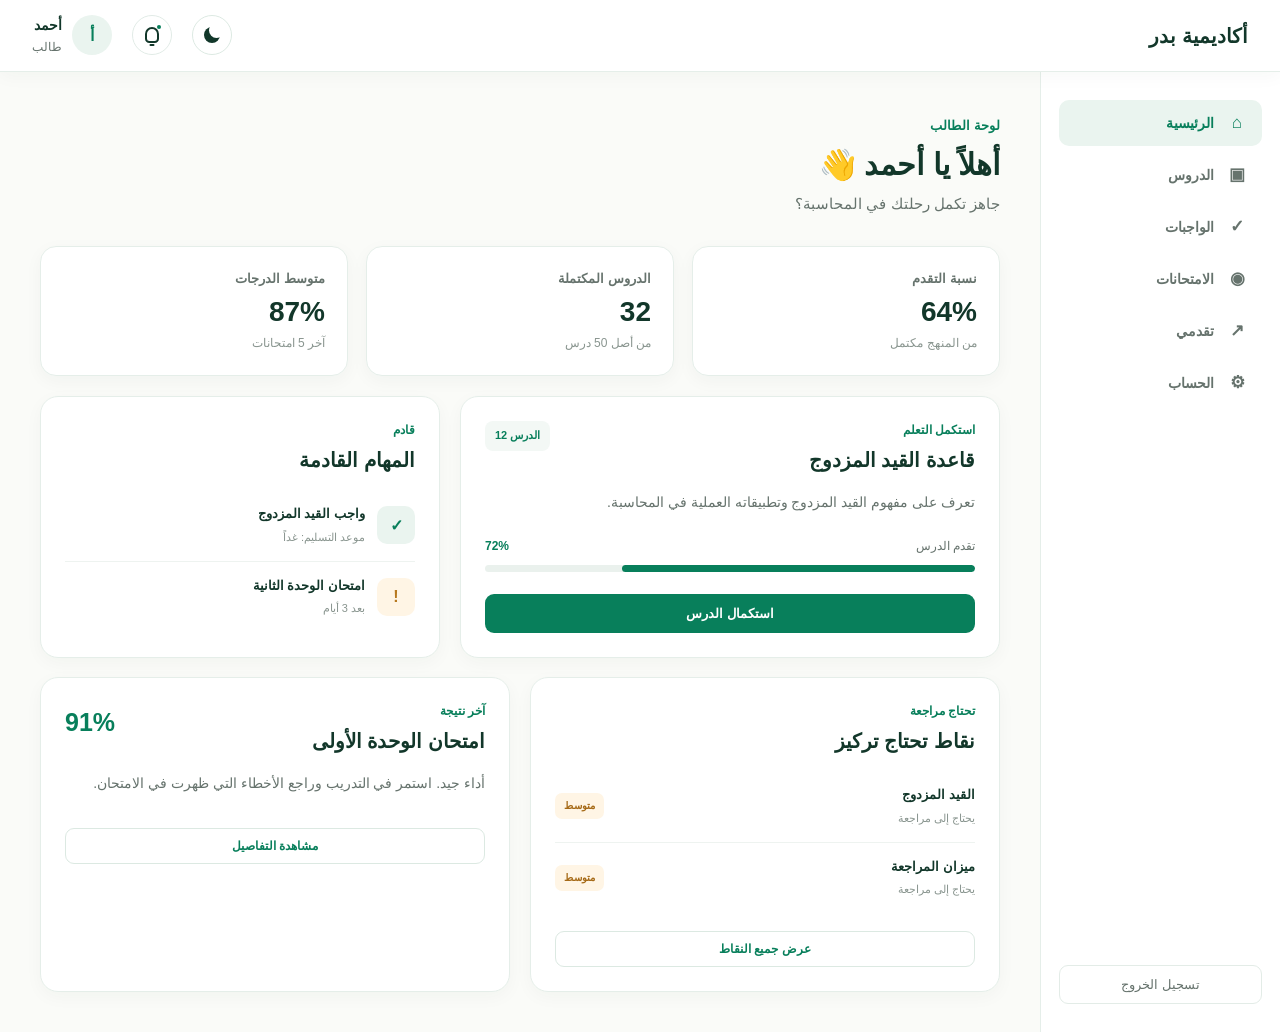
==== commit c444f6d8: "update dashboard.html" ====
--- a/dashboard.html
+++ b/dashboard.html
@@ -31,25 +31,15 @@
 
         <div class="dashboard-header-actions">
 
-          <div class="dashboard-header-actions">
-
-    <button
-        class="theme-toggle"
-        id="theme-toggle"
-        aria-label="تفعيل الوضع الداكن"
-        type="button"
-    >
-        <span class="theme-icon theme-sun"></span>
-        <span class="theme-icon theme-moon"></span>
-    </button>
-
-    <button
-        class="dashboard-notification"
-        type="button"
-        aria-label="الإشعارات"
-    >
-        <span class="notification-icon"></span>
-    </button>
+            <button
+                class="theme-toggle"
+                id="theme-toggle"
+                aria-label="تفعيل الوضع الداكن"
+                type="button"
+            >
+                <span class="theme-icon theme-sun"></span>
+                <span class="theme-icon theme-moon"></span>
+            </button>
 
             <button
                 class="dashboard-notification"
@@ -295,6 +285,7 @@
                     <div class="lesson-progress">
 
                         <div class="progress-info">
+
                             <span>
                                 تقدم الدرس
                             </span>
@@ -302,6 +293,7 @@
                             <strong>
                                 72%
                             </strong>
+
                         </div>
 
                         <div class="progress-bar">
@@ -388,7 +380,6 @@
 
                     </div>
 
-
                 </article>
 
             </section>
--- a/css/style.css
+++ b/css/style.css
@@ -1,6 +1,11 @@
-/* ================================================= */
-/* 1. الإعدادات الأساسية */
-/* ================================================= */
+/* =========================================================
+   BADR ACADEMY — STYLE.CSS
+   Desktop preserved + Mobile Navbar + Dashboard isolation
+========================================================= */
+
+/* =========================================================
+   1. BASIC SETTINGS
+========================================================= */
 
 * {
     box-sizing: border-box;
@@ -18,10 +23,14 @@
     line-height: 1.6;
 }
 
-
-/* ================================================= */
-/* 2. الهيدر - PREMIUM NAVBAR */
-/* ================================================= */
+button {
+    font-family: inherit;
+}
+
+
+/* =========================================================
+   2. PREMIUM NAVBAR
+========================================================= */
 
 header {
     position: sticky;
@@ -29,7 +38,6 @@
     z-index: 1000;
 
     min-height: 76px;
-
     padding: 0 7%;
 
     display: flex;
@@ -46,8 +54,7 @@
     box-shadow:
         0 4px 18px rgba(18, 55, 42, 0.035);
 
-    animation:
-        headerReveal 0.55s ease forwards;
+    animation: headerReveal 0.55s ease forwards;
 
     transition:
         background-color 0.3s ease,
@@ -56,9 +63,9 @@
 }
 
 
-/* ================================================= */
-/* Logo */
-/* ================================================= */
+/* =========================================================
+   LOGO
+========================================================= */
 
 .logo {
     position: relative;
@@ -69,7 +76,6 @@
     font-weight: 800;
 
     letter-spacing: -0.4px;
-
     white-space: nowrap;
 
     cursor: default;
@@ -94,8 +100,7 @@
 
     border-radius: 10px;
 
-    transition:
-        width 0.3s ease;
+    transition: width 0.3s ease;
 }
 
 .logo:hover {
@@ -107,14 +112,94 @@
 }
 
 
-/* ================================================= */
-/* Navigation */
-/* ================================================= */
+/* =========================================================
+   MOBILE MENU BUTTON
+   Hidden on Desktop
+========================================================= */
+
+.mobile-menu-button {
+    display: none;
+
+    width: 40px;
+    height: 40px;
+
+    padding: 0;
+
+    border: 1px solid #DCE9E2;
+    border-radius: 10px;
+
+    background-color: #FFFFFF;
+
+    cursor: pointer;
+
+    align-items: center;
+    justify-content: center;
+
+    flex-direction: column;
+
+    gap: 4px;
+
+    transition:
+        background-color 0.25s ease,
+        border-color 0.25s ease,
+        transform 0.2s ease,
+        box-shadow 0.25s ease;
+}
+
+.mobile-menu-button span {
+    display: block;
+
+    width: 18px;
+    height: 2px;
+
+    border-radius: 10px;
+
+    background-color: #12372A;
+
+    transition:
+        transform 0.3s ease,
+        opacity 0.25s ease,
+        background-color 0.25s ease;
+}
+
+.mobile-menu-button:hover {
+    background-color: #F3F8F5;
+
+    box-shadow:
+        0 5px 14px rgba(18, 55, 42, 0.08);
+}
+
+.mobile-menu-button:active {
+    transform: scale(0.94);
+}
+
+
+/* Hamburger → X */
+
+.mobile-menu-button.active span:nth-child(1) {
+    transform:
+        translateY(6px)
+        rotate(45deg);
+}
+
+.mobile-menu-button.active span:nth-child(2) {
+    opacity: 0;
+}
+
+.mobile-menu-button.active span:nth-child(3) {
+    transform:
+        translateY(-6px)
+        rotate(-45deg);
+}
+
+
+/* =========================================================
+   NAVIGATION
+========================================================= */
 
 nav {
     display: flex;
     align-items: center;
-
     gap: 26px;
 }
 
@@ -130,8 +215,7 @@
 
     text-decoration: none;
 
-    transition:
-        color 0.25s ease;
+    transition: color 0.25s ease;
 }
 
 nav > a::after {
@@ -162,16 +246,15 @@
 }
 
 
-/* ================================================= */
-/* 3. اللغة */
-/* ================================================= */
+/* =========================================================
+   3. LANGUAGE SWITCHER
+========================================================= */
 
 .language-switcher {
     display: flex;
     align-items: center;
 
     gap: 7px;
-
     padding-right: 5px;
 
     border-right: 1px solid #DCE8E2;
@@ -181,20 +264,17 @@
     padding: 5px 2px;
 
     border: none;
-
     background: transparent;
 
     color: #7A8881;
 
     font-family: inherit;
-
     font-size: 13px;
     font-weight: 600;
 
     cursor: pointer;
 
-    transition:
-        color 0.25s ease;
+    transition: color 0.25s ease;
 }
 
 .language-switcher button:hover,
@@ -208,25 +288,17 @@
 
 .language-switcher span {
     color: #C5D2CC;
-
     font-size: 12px;
 }
 
 
-/* ================================================= */
-/* 4. الأزرار العامة */
-/* ================================================= */
-
-button {
-    font-family: inherit;
-}
-
-
-/* زر ابدأ التعلم */
+/* =========================================================
+   4. GENERAL BUTTONS
+========================================================= */
 
 .primary-button {
     background-color: #087F5B;
-    color: white;
+    color: #FFFFFF;
 
     border: none;
 
@@ -235,6 +307,7 @@
     border-radius: 9px;
 
     font-size: 16px;
+
     cursor: pointer;
 
     transition:
@@ -257,10 +330,8 @@
 }
 
 
-/* زر استكشف المنهج */
-
 .secondary-button {
-    background-color: white;
+    background-color: #FFFFFF;
     color: #087F5B;
 
     border: 1px solid #D8E8DF;
@@ -270,6 +341,7 @@
     border-radius: 9px;
 
     font-size: 16px;
+
     cursor: pointer;
 
     transition:
@@ -288,15 +360,14 @@
 }
 
 
-/* ================================================= */
-/* 5. زر تسجيل الدخول في الـNavbar */
-/* ================================================= */
+/* =========================================================
+   5. LOGIN BUTTON
+========================================================= */
 
 .login-button {
     padding: 10px 19px;
 
     border: 1px solid #087F5B;
-
     border-radius: 9px;
 
     background-color: #087F5B;
@@ -334,9 +405,9 @@
 }
 
 
-/* ================================================= */
-/* 6. Hero */
-/* ================================================= */
+/* =========================================================
+   6. HERO
+========================================================= */
 
 .hero {
     min-height: calc(100vh - 75px);
@@ -362,7 +433,6 @@
     height: 450px;
 
     border: 1px solid #EAF4EF;
-
     border-radius: 50%;
 
     left: -220px;
@@ -406,7 +476,6 @@
     margin: 0;
 
     font-size: 52px;
-
     line-height: 1.2;
 
     color: #12372A;
@@ -444,7 +513,6 @@
 
 .hero-actions {
     display: flex;
-
     gap: 12px;
 
     opacity: 0;
@@ -456,21 +524,19 @@
 }
 
 
-/* ================================================= */
-/* 7. Hero Card */
-/* ================================================= */
+/* =========================================================
+   7. HERO CARD
+========================================================= */
 
 .hero-card {
     width: 330px;
-
     flex-shrink: 0;
 
-    background-color: white;
+    background-color: #FFFFFF;
 
     padding: 28px;
 
     border-radius: 18px;
-
     border: 1px solid #E5EEE9;
 
     box-shadow:
@@ -595,8 +661,7 @@
     padding: 12px;
 
     background-color: #12372A;
-
-    color: white;
+    color: #FFFFFF;
 
     border: none;
 
@@ -618,9 +683,9 @@
 }
 
 
-/* ================================================= */
-/* 8. إعدادات الـSections المشتركة */
-/* ================================================= */
+/* =========================================================
+   8. SECTIONS
+========================================================= */
 
 .why-badr,
 .curriculum,
@@ -642,7 +707,6 @@
     display: inline-block;
 
     color: #087F5B;
-
     background-color: #EAF4EF;
 
     padding: 6px 12px;
@@ -650,7 +714,6 @@
     border-radius: 20px;
 
     font-size: 13px;
-
     font-weight: bold;
 
     margin-bottom: 14px;
@@ -662,7 +725,6 @@
     color: #12372A;
 
     font-size: 38px;
-
     line-height: 1.3;
 }
 
@@ -672,17 +734,16 @@
     color: #66736D;
 
     font-size: 17px;
-
     line-height: 1.9;
 }
 
 
-/* ================================================= */
-/* 9. لماذا Badr */
-/* ================================================= */
+/* =========================================================
+   9. WHY BADR
+========================================================= */
 
 .why-badr {
-    background-color: white;
+    background-color: #FFFFFF;
 }
 
 .features {
@@ -697,7 +758,6 @@
     padding: 28px;
 
     border: 1px solid #E5EEE9;
-
     border-radius: 16px;
 
     background-color: #FAFBF8;
@@ -718,7 +778,6 @@
     color: #087F5B;
 
     font-weight: bold;
-
     font-size: 14px;
 }
 
@@ -741,9 +800,9 @@
 }
 
 
-/* ================================================= */
-/* 10. المنهج */
-/* ================================================= */
+/* =========================================================
+   10. CURRICULUM
+========================================================= */
 
 .curriculum {
     background-color: #FAFBF8;
@@ -761,7 +820,6 @@
     color: #087F5B;
 
     font-size: 14px;
-
     font-weight: bold;
 }
 
@@ -782,12 +840,11 @@
 }
 
 .unit-card {
-    background-color: white;
+    background-color: #FFFFFF;
 
     padding: 28px;
 
     border: 1px solid #E5EEE9;
-
     border-radius: 16px;
 
     transition:
@@ -806,7 +863,6 @@
     display: inline-block;
 
     color: #087F5B;
-
     background-color: #EAF4EF;
 
     padding: 5px 9px;
@@ -814,7 +870,6 @@
     border-radius: 7px;
 
     font-size: 12px;
-
     font-weight: bold;
 }
 
@@ -822,7 +877,6 @@
     margin: 16px 0 10px;
 
     font-size: 20px;
-
     line-height: 1.5;
 
     color: #12372A;
@@ -834,17 +888,16 @@
     color: #66736D;
 
     font-size: 14px;
-
     line-height: 1.8;
 }
 
 
-/* ================================================= */
-/* 11. نظام الدراسة */
-/* ================================================= */
+/* =========================================================
+   11. STUDY SYSTEM
+========================================================= */
 
 .study-system {
-    background-color: white;
+    background-color: #FFFFFF;
 }
 
 .study-steps {
@@ -869,7 +922,6 @@
     color: #087F5B;
 
     font-weight: bold;
-
     font-size: 14px;
 }
 
@@ -887,19 +939,18 @@
     color: #66736D;
 
     font-size: 14px;
-
     line-height: 1.8;
 }
 
 
-/* ================================================= */
-/* 12. متابعة المستوى */
-/* ================================================= */
+/* =========================================================
+   12. PROGRESS
+========================================================= */
 
 .progress-section {
     background-color: #12372A;
 
-    color: white;
+    color: #FFFFFF;
 
     position: relative;
 
@@ -930,7 +981,6 @@
     color: #C9D8D1;
 
     font-size: 17px;
-
     line-height: 1.9;
 
     margin-bottom: 25px;
@@ -943,18 +993,18 @@
 }
 
 
-/* ================================================= */
-/* 13. لمن الأكاديمية؟ */
-/* ================================================= */
+/* =========================================================
+   13. STUDENTS
+========================================================= */
 
 .students-section {
     background-color: #FAFBF8;
 }
 
 
-/* ================================================= */
-/* 14. CTA النهائي */
-/* ================================================= */
+/* =========================================================
+   14. FINAL CTA
+========================================================= */
 
 .final-cta {
     padding: 90px 9%;
@@ -980,19 +1030,18 @@
     color: #66736D;
 
     font-size: 17px;
-
     line-height: 1.8;
 }
 
 
-/* ================================================= */
-/* 15. Footer */
-/* ================================================= */
+/* =========================================================
+   15. FOOTER
+========================================================= */
 
 footer {
     background-color: #12372A;
 
-    color: white;
+    color: #FFFFFF;
 
     padding: 55px 9% 25px;
 
@@ -1057,59 +1106,50 @@
 }
 
 
-/* ================================================= */
-/* 16. Animations الأساسية */
-/* ================================================= */
+/* =========================================================
+   16. ANIMATIONS
+========================================================= */
 
 @keyframes fadeUp {
-
     from {
         opacity: 0;
-
         transform: translateY(18px);
     }
 
     to {
         opacity: 1;
-
         transform: translateY(0);
     }
 }
 
 @keyframes cardReveal {
-
     from {
         opacity: 0;
-
         transform: translateX(30px);
     }
 
     to {
         opacity: 1;
-
         transform: translateX(0);
     }
 }
 
 @keyframes headerReveal {
-
     from {
         opacity: 0;
-
         transform: translateY(-12px);
     }
 
     to {
         opacity: 1;
-
         transform: translateY(0);
     }
 }
 
 
-/* ================================================= */
-/* 17. Scroll Reveal */
-/* ================================================= */
+/* =========================================================
+   17. SCROLL REVEAL
+========================================================= */
 
 .reveal {
     opacity: 0;
@@ -1140,9 +1180,9 @@
 }
 
 
-/* ================================================= */
-/* 18. AUTH MODAL */
-/* ================================================= */
+/* =========================================================
+   18. AUTH MODAL
+========================================================= */
 
 .auth-modal {
     position: fixed;
@@ -1194,10 +1234,9 @@
     z-index: 1;
 
     width: 100%;
-
     max-width: 450px;
 
-    background-color: white;
+    background-color: #FFFFFF;
 
     padding: 35px;
 
@@ -1229,11 +1268,9 @@
     position: absolute;
 
     top: 15px;
-
     left: 18px;
 
     width: 35px;
-
     height: 35px;
 
     border: none;
@@ -1245,7 +1282,6 @@
     border-radius: 50%;
 
     font-size: 24px;
-
     line-height: 1;
 
     cursor: pointer;
@@ -1279,7 +1315,6 @@
     color: #12372A;
 
     font-size: 30px;
-
     line-height: 1.3;
 }
 
@@ -1292,9 +1327,9 @@
 }
 
 
-/* ================================================= */
-/* Login Form */
-/* ================================================= */
+/* =========================================================
+   LOGIN FORM
+========================================================= */
 
 #login-form {
     display: flex;
@@ -1362,172 +1397,24 @@
 }
 
 
-/* ================================================= */
-/* 19. الموبايل */
-/* ================================================= */
-
-@media (max-width: 1000px) {
-
-    .features {
-        grid-template-columns: repeat(2, 1fr);
-    }
-
-    .units-grid {
-        grid-template-columns: repeat(2, 1fr);
-    }
-
-    .study-steps {
-        grid-template-columns: repeat(2, 1fr);
-    }
-
-    .study-step {
-        border-right: none;
-
-        border-bottom:
-            1px solid #E5EEE9;
-    }
-}
-
-
-@media (max-width: 800px) {
-
-    header {
-        min-height: 68px;
-
-        padding: 0 5%;
-    }
-
-    nav > a {
-        display: none;
-    }
-
-    nav {
-        gap: 12px;
-    }
-
-    .login-button {
-        padding: 9px 14px;
-
-        font-size: 13px;
-    }
-
-    .hero {
-        min-height: auto;
-
-        flex-direction: column;
-
-        align-items: stretch;
-
-        padding: 55px 6%;
-
-        gap: 45px;
-    }
-
-    .hero h1 {
-        font-size: 40px;
-    }
-
-    .hero-content > p {
-        font-size: 16px;
-    }
-
-    .hero-card {
-        width: 100%;
-    }
-
-    .why-badr,
-    .curriculum,
-    .study-system,
-    .progress-section,
-    .students-section {
-        padding: 75px 6%;
-    }
-
-    .section-heading h2 {
-        font-size: 30px;
-    }
-
-    .features,
-    .units-grid {
-        grid-template-columns: 1fr;
-    }
-
-    .study-steps {
-        grid-template-columns: 1fr;
-    }
-
-    .final-cta {
-        padding: 70px 6%;
-    }
-
-    .final-cta h2 {
-        font-size: 32px;
-    }
-
-    footer {
-        padding: 45px 6% 25px;
-
-        grid-template-columns: 1fr;
-    }
-
-    .footer-links {
-        flex-wrap: wrap;
-    }
-
-    .auth-card {
-        padding: 30px 22px;
-
-        border-radius: 18px;
-    }
-
-    .auth-card h2 {
-        font-size: 25px;
-    }
-
-    .auth-close {
-        top: 13px;
-
-        left: 15px;
-
-        width: 34px;
-
-        height: 34px;
-    }
-}
-
-
-/* ================================================= */
-/* 20. تقليل الحركة */
-/* ================================================= */
-
-@media (prefers-reduced-motion: reduce) {
-
-    *,
-    *::before,
-    *::after {
-
-        animation-duration: 0.01ms !important;
-
-        animation-iteration-count: 1 !important;
-
-        transition-duration: 0.01ms !important;
-
-        scroll-behavior: auto !important;
-    }
-}
-
-
-/* =========================
-   PREMIUM THEME TOGGLE
-========================= */
+/* =========================================================
+   19. THEME TOGGLE
+========================================================= */
 
 .theme-toggle {
     position: relative;
+
     width: 40px;
     height: 40px;
+
+    flex-shrink: 0;
+
     padding: 0;
+
     border: 1px solid #DCE9E2;
+
     border-radius: 50%;
+
     background: #FFFFFF;
 
     display: flex;
@@ -1535,7 +1422,10 @@
     justify-content: center;
 
     cursor: pointer;
+
     overflow: hidden;
+
+    z-index: 5;
 
     transition:
         background-color 0.35s ease,
@@ -1546,23 +1436,17 @@
 
 .theme-toggle:hover {
     transform: translateY(-1px);
-    box-shadow: 0 5px 14px rgba(18, 55, 42, 0.08);
+
+    box-shadow:
+        0 5px 14px rgba(18, 55, 42, 0.08);
 }
 
 .theme-toggle:active {
     transform: scale(0.93);
 }
 
-
-/* =========================
-   ICON BASE
-========================= */
-
 .theme-icon {
     position: absolute;
-
-    width: 17px;
-    height: 17px;
 
     display: block;
 
@@ -1570,9 +1454,9 @@
         transform 0.5s cubic-bezier(0.4, 0, 0.2, 1),
         opacity 0.35s ease;
 }
-/* =========================
-   MOON ICON
-========================= */
+
+
+/* Moon */
 
 .theme-moon {
     width: 16px;
@@ -1587,13 +1471,7 @@
     transform:
         scale(1)
         rotate(0deg);
-
-    transition:
-        transform 0.5s cubic-bezier(0.4, 0, 0.2, 1),
-        opacity 0.35s ease;
-}
-
-/* الجزء المقطوع من القمر */
+}
 
 .theme-moon::after {
     content: "";
@@ -1611,57 +1489,50 @@
     background-color: #FFFFFF;
 }
 
-/* =========================
-   SUN ICON
-========================= */
+
+/* Sun */
 
 .theme-sun {
-    position: absolute;
-
     width: 13px;
     height: 13px;
 
     border-radius: 50%;
+
     background: #F4B942;
 
     opacity: 0;
-    transform: scale(0.25) rotate(-120deg);
-
-    transition:
-        transform 0.5s cubic-bezier(0.4, 0, 0.2, 1),
-        opacity 0.35s ease;
-}
-
-
-/* أشعة الشمس */
+
+    transform:
+        scale(0.25)
+        rotate(-120deg);
+}
 
 .theme-sun::before {
     content: "";
 
     position: absolute;
+
     inset: -5px;
 
     background:
         linear-gradient(#F4B942, #F4B942)
-            center top / 2px 4px no-repeat,
+        center top / 2px 4px no-repeat,
 
         linear-gradient(#F4B942, #F4B942)
-            center bottom / 2px 4px no-repeat,
+        center bottom / 2px 4px no-repeat,
 
         linear-gradient(#F4B942, #F4B942)
-            left center / 4px 2px no-repeat,
+        left center / 4px 2px no-repeat,
 
         linear-gradient(#F4B942, #F4B942)
-            right center / 4px 2px no-repeat;
-}
-
-
-/* الأشعة القطرية */
+        right center / 4px 2px no-repeat;
+}
 
 .theme-sun::after {
     content: "";
 
     position: absolute;
+
     inset: -5px;
 
     background:
@@ -1685,19 +1556,99 @@
 }
 
 
-/* =========================
-   DARK MODE
-========================= */
+/* =========================================================
+   20. DARK MODE
+========================================================= */
+
+body.dark-mode {
+    background-color: #0F1713;
+    color: #E8F0EC;
+}
+
+
+/* Header */
+
+body.dark-mode header {
+    background-color: rgba(15, 23, 19, 0.90);
+
+    border-bottom-color: rgba(48, 68, 58, 0.8);
+
+    box-shadow:
+        0 8px 25px rgba(0, 0, 0, 0.12);
+}
+
+
+/* Logo */
+
+body.dark-mode .logo {
+    color: #EAF2EE;
+}
+
+body.dark-mode .logo::after {
+    background-color: #42B883;
+}
+
+
+/* Navbar */
+
+body.dark-mode nav > a {
+    color: #AABBB3;
+}
+
+body.dark-mode nav > a:hover {
+    color: #55C995;
+}
+
+body.dark-mode nav > a::after {
+    background-color: #42B883;
+}
+
+
+/* Language */
+
+body.dark-mode .language-switcher {
+    border-right-color: #30443A;
+}
+
+body.dark-mode .language-switcher button {
+    color: #81938A;
+}
+
+body.dark-mode .language-switcher button:hover,
+body.dark-mode .language-switcher .language-active {
+    color: #55C995;
+}
+
+body.dark-mode .language-switcher span {
+    color: #405349;
+}
+
+
+/* Login */
+
+body.dark-mode .login-button {
+    background-color: #087F5B;
+    border-color: #087F5B;
+}
+
+body.dark-mode .login-button:hover {
+    background-color: #096E50;
+}
+
+
+/* Theme button */
 
 body.dark-mode .theme-toggle {
-    background: #18251F;
+    background-color: #18251F;
+
     border-color: #30443A;
 
     box-shadow: none;
 }
 
-
-/* القمر يختفي */
+body.dark-mode .theme-toggle:hover {
+    background-color: #213129;
+}
 
 body.dark-mode .theme-moon {
     opacity: 0;
@@ -1707,9 +1658,6 @@
         rotate(120deg);
 }
 
-
-/* الشمس تظهر */
-
 body.dark-mode .theme-sun {
     opacity: 1;
 
@@ -1718,124 +1666,12 @@
         rotate(0deg);
 }
 
-
-/* لون خلفية قص القمر */
-
 body.dark-mode .theme-moon::after {
-    background: #18251F;
-}
-
-
-/* =========================
-   MOBILE
-========================= */
-
-@media (max-width: 800px) {
-
-    .theme-toggle {
-        width: 40px;
-        height: 40px;
-    }
-
-/* ================================================= */
-/* Dark Mode Colors */
-/* ================================================= */
-
-body.dark-mode {
-    background-color: #0F1713;
-    color: #E8F0EC;
-}
-
-
-/* Header */
-
-body.dark-mode header {
-    background-color: rgba(15, 23, 19, 0.90);
-
-    border-bottom-color: rgba(48, 68, 58, 0.8);
-
-    box-shadow:
-        0 8px 25px rgba(0, 0, 0, 0.12);
-}
-
-
-/* Logo */
-
-body.dark-mode .logo {
-    color: #EAF2EE;
-}
-
-body.dark-mode .logo::after {
-    background-color: #42B883;
-}
-
-
-/* Navbar */
-
-body.dark-mode nav > a {
-    color: #AABBB3;
-}
-
-body.dark-mode nav > a:hover {
-    color: #55C995;
-}
-
-body.dark-mode nav > a::after {
-    background-color: #42B883;
-}
-
-
-/* Language */
-
-body.dark-mode .language-switcher {
-    border-right-color: #30443A;
-}
-
-body.dark-mode .language-switcher button {
-    color: #81938A;
-}
-
-body.dark-mode .language-switcher button:hover,
-body.dark-mode .language-switcher .language-active {
-    color: #55C995;
-}
-
-body.dark-mode .language-switcher span {
-    color: #405349;
-}
-
-
-/* Login */
-
-body.dark-mode .login-button {
-    background-color: #087F5B;
-
-    border-color: #087F5B;
-}
-
-body.dark-mode .login-button:hover {
-    background-color: #096E50;
-}
-
-
-/* Theme Button */
-
-body.dark-mode .theme-toggle {
-    background-color: #18231D;
-
-    color: #F5D76E;
-
-    border-color: #30443A;
-}
-
-body.dark-mode .theme-toggle:hover {
-    background-color: #213129;
-}
-
-
-/* ================================================= */
+    background-color: #18251F;
+}
+
+
 /* Hero */
-/* ================================================= */
 
 body.dark-mode .hero::before {
     border-color: #26382F;
@@ -1859,9 +1695,7 @@
 }
 
 
-/* ================================================= */
 /* Buttons */
-/* ================================================= */
 
 body.dark-mode .secondary-button {
     background-color: #18231D;
@@ -1876,9 +1710,7 @@
 }
 
 
-/* ================================================= */
-/* Hero Card */
-/* ================================================= */
+/* Hero card */
 
 body.dark-mode .hero-card {
     background-color: #17221C;
@@ -1927,9 +1759,7 @@
 }
 
 
-/* ================================================= */
 /* Sections */
-/* ================================================= */
 
 body.dark-mode .why-badr {
     background-color: #141E19;
@@ -1948,9 +1778,7 @@
 }
 
 
-/* ================================================= */
-/* Section Headings */
-/* ================================================= */
+/* Section headings */
 
 body.dark-mode .section-heading h2 {
     color: #EAF2EE;
@@ -1962,14 +1790,11 @@
 
 body.dark-mode .section-label {
     background-color: #18372B;
-
     color: #55C995;
 }
 
 
-/* ================================================= */
-/* Feature Cards */
-/* ================================================= */
+/* Feature cards */
 
 body.dark-mode .feature-card {
     background-color: #17221C;
@@ -1995,9 +1820,7 @@
 }
 
 
-/* ================================================= */
 /* Curriculum */
-/* ================================================= */
 
 body.dark-mode .part-heading > span {
     color: #55C995;
@@ -2020,7 +1843,6 @@
 
 body.dark-mode .unit-number {
     background-color: #18372B;
-
     color: #55C995;
 }
 
@@ -2033,9 +1855,7 @@
 }
 
 
-/* ================================================= */
-/* Study System */
-/* ================================================= */
+/* Study system */
 
 body.dark-mode .study-step {
     border-color: #2A3B32;
@@ -2054,9 +1874,7 @@
 }
 
 
-/* ================================================= */
 /* Final CTA */
-/* ================================================= */
 
 body.dark-mode .final-cta {
     background-color: #18372B;
@@ -2071,9 +1889,7 @@
 }
 
 
-/* ================================================= */
-/* Auth Modal */
-/* ================================================= */
+/* Auth */
 
 body.dark-mode .auth-card {
     background-color: #17221C;
@@ -2092,7 +1908,6 @@
 
 body.dark-mode .auth-close {
     background-color: #213129;
-
     color: #EAF2EE;
 }
 
@@ -2124,18 +1939,14 @@
 }
 
 
-/* ================================================= */
 /* Footer */
-/* ================================================= */
 
 body.dark-mode footer {
     background-color: #09100C;
 }
 
 
-/* ================================================= */
-/* انتقال ناعم بين الوضعين */
-/* ================================================= */
+/* Smooth transitions */
 
 body,
 header,
@@ -2160,34 +1971,16 @@
 }
 
 
-/* ================================================= */
-/* Mobile Theme Button */
-/* ================================================= */
-
-@media (max-width: 800px) {
-
-    .theme-toggle {
-        width: 36px;
-        height: 36px;
-
-        font-size: 15px;
-    }
-}
-
-  /* =========================================================
-   STUDENT DASHBOARD
-========================================================= */
-
-
-/* =========================
-   DASHBOARD HEADER
-========================= */
+/* =========================================================
+   21. STUDENT DASHBOARD
+========================================================= */
 
 .dashboard-header {
     position: sticky;
     top: 0;
-    z-index: 100;
-
+    z-index: 1000;
+
+    min-height: 72px;
     height: 72px;
 
     padding: 0 32px;
@@ -2201,10 +1994,11 @@
     border-bottom: 1px solid #E5EEE9;
 
     backdrop-filter: blur(14px);
-}
-
-
-/* Logo */
+    -webkit-backdrop-filter: blur(14px);
+
+    box-shadow:
+        0 4px 18px rgba(18, 55, 42, 0.035);
+}
 
 .dashboard-logo {
     font-size: 20px;
@@ -2212,9 +2006,6 @@
 
     color: #12372A;
 }
-
-
-/* Header actions */
 
 .dashboard-header-actions {
     display: flex;
@@ -2222,14 +2013,11 @@
     gap: 20px;
 }
 
-
-/* =========================
-   NOTIFICATION
-========================= */
-
 .dashboard-notification {
     width: 40px;
     height: 40px;
+
+    flex-shrink: 0;
 
     border: 1px solid #E1EBE6;
     border-radius: 50%;
@@ -2255,9 +2043,6 @@
         0 6px 16px rgba(18, 55, 42, 0.08);
 }
 
-
-/* Bell */
-
 .notification-icon {
     position: relative;
 
@@ -2306,13 +2091,75 @@
 }
 
 
-/* =========================
-   STUDENT MINI PROFILE
-========================= */
+/* Dashboard theme */
+
+.dashboard-header .theme-toggle {
+    width: 40px;
+    height: 40px;
+
+    min-width: 40px;
+
+    padding: 0;
+
+    border: 1px solid #DCE9E2;
+    border-radius: 50%;
+
+    background: #FFFFFF;
+
+    display: flex;
+    align-items: center;
+    justify-content: center;
+
+    cursor: pointer;
+
+    overflow: hidden;
+
+    flex-shrink: 0;
+}
+
+.dashboard-header .theme-toggle .theme-moon {
+    width: 16px;
+    height: 16px;
+
+    border-radius: 50%;
+
+    background: #12372A;
+
+    opacity: 1;
+
+    transform:
+        scale(1)
+        rotate(0deg);
+}
+
+.dashboard-header .theme-toggle .theme-moon::after {
+    background: #FFFFFF;
+}
+
+.dashboard-header .theme-toggle .theme-sun {
+    width: 13px;
+    height: 13px;
+
+    border-radius: 50%;
+
+    background: #F4B942;
+
+    opacity: 0;
+
+    transform:
+        scale(0.25)
+        rotate(-120deg);
+}
+
+
+/* =========================================================
+   STUDENT PROFILE
+========================================================= */
 
 .student-mini-profile {
     display: flex;
     align-items: center;
+
     gap: 10px;
 }
 
@@ -2365,11 +2212,6 @@
     background: #FAFBF8;
 }
 
-
-/* =========================
-   SIDEBAR
-========================= */
-
 .dashboard-sidebar {
     width: 240px;
 
@@ -2383,21 +2225,33 @@
 
     display: flex;
     flex-direction: column;
+
     justify-content: space-between;
 }
-
-
-/* Navigation */
 
 .dashboard-nav {
     display: flex;
+
     flex-direction: column;
 
+    align-items: stretch;
+
     gap: 6px;
 }
 
-
-/* Nav link */
+.dashboard-nav > a {
+    position: static;
+
+    padding: 0 14px;
+
+    color: #66736D;
+
+    text-decoration: none;
+}
+
+.dashboard-nav > a::after {
+    display: none;
+}
 
 .dashboard-nav-link {
     min-height: 46px;
@@ -2432,18 +2286,12 @@
     transform: translateX(-2px);
 }
 
-
-/* Active */
-
 .dashboard-nav-link.active {
     background: #EAF4EF;
 
     color: #087F5B;
 }
 
-
-/* Icons */
-
 .nav-icon {
     width: 22px;
 
@@ -2452,9 +2300,6 @@
 
     font-size: 17px;
 }
-
-
-/* Logout */
 
 .sidebar-logout {
     width: 100%;
@@ -2496,17 +2341,14 @@
 
     min-width: 0;
 
+    width: 100%;
+
     padding: 40px;
 
     max-width: 1400px;
 
     margin: 0 auto;
 }
-
-
-/* =========================
-   WELCOME
-========================= */
 
 .dashboard-welcome {
     margin-bottom: 30px;
@@ -2542,7 +2384,7 @@
 
 
 /* =========================================================
-   STAT CARDS
+   DASHBOARD STAT CARDS
 ========================================================= */
 
 .dashboard-stats {
@@ -2555,7 +2397,6 @@
 
     margin-bottom: 20px;
 }
-
 
 .dashboard-stat-card {
     padding: 22px;
@@ -2584,7 +2425,6 @@
         0 10px 25px rgba(18, 55, 42, 0.07);
 }
 
-
 .stat-title {
     color: #66736D;
 
@@ -2626,7 +2466,6 @@
     margin-bottom: 20px;
 }
 
-
 .dashboard-lower-grid {
     display: grid;
 
@@ -2636,7 +2475,6 @@
     gap: 20px;
 }
 
-
 .dashboard-card {
     padding: 24px;
 
@@ -2649,7 +2487,6 @@
     box-shadow:
         0 5px 18px rgba(18, 55, 42, 0.035);
 }
-
 
 .dashboard-card-header {
     display: flex;
@@ -2661,7 +2498,6 @@
     margin-bottom: 16px;
 }
 
-
 .card-label {
     display: block;
 
@@ -2690,11 +2526,6 @@
     line-height: 1.8;
 }
 
-
-/* =========================================================
-   CONTINUE LESSON
-========================================================= */
-
 .lesson-number {
     padding: 6px 10px;
 
@@ -2710,9 +2541,6 @@
     white-space: nowrap;
 }
 
-
-/* Lesson progress */
-
 .lesson-progress {
     margin-top: 22px;
 }
@@ -2731,9 +2559,6 @@
 .progress-info strong {
     color: #087F5B;
 }
-
-
-/* Progress bar */
 
 .progress-bar {
     width: 100%;
@@ -2753,9 +2578,6 @@
 
     background: #087F5B;
 }
-
-
-/* Primary button */
 
 .dashboard-primary-button {
     width: 100%;
@@ -2794,11 +2616,6 @@
         0 7px 18px rgba(8, 127, 91, 0.18);
 }
 
-
-/* =========================================================
-   UPCOMING ITEMS
-========================================================= */
-
 .upcoming-item {
     display: flex;
 
@@ -2814,7 +2631,6 @@
 .upcoming-item:last-child {
     border-bottom: none;
 }
-
 
 .upcoming-icon {
     width: 38px;
@@ -2831,7 +2647,6 @@
     font-weight: 800;
 }
 
-
 .homework-icon {
     background: #EAF4EF;
 
@@ -2844,7 +2659,6 @@
     color: #B7791F;
 }
 
-
 .upcoming-info {
     display: flex;
 
@@ -2865,11 +2679,6 @@
     font-size: 11px;
 }
 
-
-/* =========================================================
-   WEAK TOPICS
-========================================================= */
-
 .weak-topic {
     display: flex;
 
@@ -2887,7 +2696,6 @@
     border-bottom: none;
 }
 
-
 .weak-topic-info {
     display: flex;
 
@@ -2908,7 +2716,6 @@
     font-size: 11px;
 }
 
-
 .weak-topic-level {
     padding: 5px 9px;
 
@@ -2923,9 +2730,6 @@
 
     white-space: nowrap;
 }
-
-
-/* Secondary button */
 
 .dashboard-secondary-button {
     width: 100%;
@@ -2960,11 +2764,6 @@
     border-color: #C9DED4;
 }
 
-
-/* =========================================================
-   EXAM SCORE
-========================================================= */
-
 .exam-score {
     color: #087F5B;
 
@@ -2979,13 +2778,16 @@
 
 
 /* =========================================================
-   DARK MODE
+   DASHBOARD DARK MODE
 ========================================================= */
 
 body.dark-mode .dashboard-header {
     background: rgba(15, 23, 19, 0.92);
 
     border-bottom-color: #26372F;
+
+    box-shadow:
+        0 4px 18px rgba(0, 0, 0, 0.15);
 }
 
 body.dark-mode .dashboard-logo {
@@ -3050,6 +2852,12 @@
     border-color: #30443A;
 
     color: #91A39A;
+}
+
+body.dark-mode .sidebar-logout:hover {
+    background: #1A2922;
+
+    color: #E8F0EC;
 }
 
 body.dark-mode .dashboard-welcome h1,
@@ -3112,12 +2920,37 @@
     background: #1A2922;
 }
 
-
-/* =========================================================
-   RESPONSIVE
+body.dark-mode .exam-score {
+    color: #6BC5A5;
+}
+
+
+/* =========================================================
+   22. RESPONSIVE — HOMEPAGE
 ========================================================= */
 
 @media (max-width: 1000px) {
+
+    .features {
+        grid-template-columns: repeat(2, 1fr);
+    }
+
+    .units-grid {
+        grid-template-columns: repeat(2, 1fr);
+    }
+
+    .study-steps {
+        grid-template-columns: repeat(2, 1fr);
+    }
+
+    .study-step {
+        border-right: none;
+
+        border-bottom:
+            1px solid #E5EEE9;
+    }
+
+    /* Dashboard */
 
     .dashboard-sidebar {
         width: 210px;
@@ -3133,12 +2966,253 @@
 }
 
 
+/* =========================================================
+   23. RESPONSIVE — 800px
+========================================================= */
+
 @media (max-width: 800px) {
 
+    /* =========================
+       HOMEPAGE MOBILE HEADER
+    ========================= */
+
+    header {
+        min-height: 68px;
+
+        padding: 0 5%;
+    }
+
+    header > .mobile-menu-button {
+        display: flex;
+    }
+
+    header > nav {
+        position: absolute;
+
+        top: calc(100% + 10px);
+
+        left: 5%;
+        right: 5%;
+
+        display: flex;
+
+        flex-direction: column;
+
+        align-items: stretch;
+
+        gap: 4px;
+
+        padding: 10px;
+
+        background-color: #FFFFFF;
+
+        border: 1px solid #E1EBE6;
+
+        border-radius: 16px;
+
+        box-shadow:
+            0 16px 40px rgba(18, 55, 42, 0.10);
+
+        opacity: 0;
+        visibility: hidden;
+        pointer-events: none;
+
+        transform:
+            translateY(-8px)
+            scale(0.98);
+
+        transform-origin: top center;
+
+        transition:
+            opacity 0.25s ease,
+            visibility 0.25s ease,
+            transform 0.25s ease;
+    }
+
+    header > nav.mobile-menu-open {
+        opacity: 1;
+
+        visibility: visible;
+
+        pointer-events: auto;
+
+        transform:
+            translateY(0)
+            scale(1);
+    }
+
+    header > nav > a {
+        display: block;
+
+        width: 100%;
+
+        padding: 12px 14px;
+
+        border-radius: 9px;
+
+        color: #53645C;
+
+        font-size: 14px;
+    }
+
+    header > nav > a::after {
+        display: none;
+    }
+
+    header > nav > a:hover {
+        background-color: #F3F8F5;
+
+        color: #087F5B;
+    }
+
+    header > nav .language-switcher {
+        width: 100%;
+
+        justify-content: center;
+
+        padding: 10px 0;
+
+        border-right: none;
+
+        border-top: 1px solid #EEF3F0;
+        border-bottom: 1px solid #EEF3F0;
+
+        margin: 4px 0;
+    }
+
+    header > nav .theme-toggle {
+        align-self: center;
+
+        margin: 5px 0;
+    }
+
+    header > nav .login-button {
+        width: 100%;
+
+        margin-top: 3px;
+    }
+
+
+    /* =========================
+       HERO
+    ========================= */
+
+    .hero {
+        min-height: auto;
+
+        flex-direction: column;
+
+        align-items: stretch;
+
+        padding: 55px 6%;
+
+        gap: 45px;
+    }
+
+    .hero h1 {
+        font-size: 40px;
+    }
+
+    .hero-content > p {
+        font-size: 16px;
+    }
+
+    .hero-card {
+        width: 100%;
+    }
+
+
+    /* =========================
+       SECTIONS
+    ========================= */
+
+    .why-badr,
+    .curriculum,
+    .study-system,
+    .progress-section,
+    .students-section {
+        padding: 75px 6%;
+    }
+
+    .section-heading h2 {
+        font-size: 30px;
+    }
+
+    .features,
+    .units-grid {
+        grid-template-columns: 1fr;
+    }
+
+    .study-steps {
+        grid-template-columns: 1fr;
+    }
+
+
+    /* =========================
+       CTA
+    ========================= */
+
+    .final-cta {
+        padding: 70px 6%;
+    }
+
+    .final-cta h2 {
+        font-size: 32px;
+    }
+
+
+    /* =========================
+       FOOTER
+    ========================= */
+
+    footer {
+        padding: 45px 6% 25px;
+
+        grid-template-columns: 1fr;
+    }
+
+    .footer-links {
+        flex-wrap: wrap;
+    }
+
+
+    /* =========================
+       AUTH
+    ========================= */
+
+    .auth-card {
+        padding: 30px 22px;
+
+        border-radius: 18px;
+    }
+
+    .auth-card h2 {
+        font-size: 25px;
+    }
+
+    .auth-close {
+        top: 13px;
+
+        left: 15px;
+
+        width: 34px;
+        height: 34px;
+    }
+
+
+    /* =========================
+       DASHBOARD MOBILE
+    ========================= */
+
     .dashboard-header {
+        min-height: 64px;
         height: 64px;
 
         padding: 0 18px;
+    }
+
+    .dashboard-header-actions {
+        gap: 10px;
     }
 
     .dashboard-sidebar {
@@ -3147,10 +3221,24 @@
         padding: 20px 10px;
     }
 
+    /*
+       IMPORTANT:
+       homepage rule nav > a { display:none; }
+       must NOT hide dashboard links.
+    */
+
+    .dashboard-nav > a.dashboard-nav-link {
+        display: flex;
+
+        width: 100%;
+
+        padding: 0;
+
+        position: static;
+    }
+
     .dashboard-nav-link {
         justify-content: center;
-
-        padding: 0;
     }
 
     .dashboard-nav-link span:last-child {
@@ -3177,6 +3265,10 @@
         grid-template-columns: 1fr;
     }
 
+    .dashboard-main-grid {
+        grid-template-columns: 1fr;
+    }
+
     .dashboard-lower-grid {
         grid-template-columns: 1fr;
     }
@@ -3184,39 +3276,60 @@
     .student-mini-info {
         display: none;
     }
-}
-
-
-@media (max-width: 500px) {
-
-    .dashboard-sidebar {
-        width: 62px;
-    }
-
-    .dashboard-content {
-        padding: 22px 14px;
-    }
-
-    .dashboard-welcome h1 {
-        font-size: 24px;
-    }
-
-    .dashboard-card {
-        padding: 18px;
-    }
-
-    .dashboard-card h2 {
-        font-size: 18px;
-    }
-
-    .dashboard-header-actions {
-        gap: 10px;
+
+    .dashboard-header .theme-toggle {
+        width: 36px;
+        height: 36px;
+
+        min-width: 36px;
     }
 
     .dashboard-notification {
         width: 36px;
         height: 36px;
     }
+}
+
+
+/* =========================================================
+   24. RESPONSIVE — 500px
+========================================================= */
+
+@media (max-width: 500px) {
+
+    .dashboard-sidebar {
+        width: 62px;
+    }
+
+    .dashboard-content {
+        padding: 22px 14px;
+    }
+
+    .dashboard-welcome h1 {
+        font-size: 24px;
+    }
+
+    .dashboard-card {
+        padding: 18px;
+    }
+
+    .dashboard-card h2 {
+        font-size: 18px;
+    }
+
+    .dashboard-header-actions {
+        gap: 8px;
+    }
+
+    .dashboard-notification {
+        width: 36px;
+        height: 36px;
+    }
+
+    .dashboard-header .theme-toggle {
+        width: 36px;
+        height: 36px;
+    }
 
     .student-avatar {
         width: 36px;
@@ -3224,112 +3337,92 @@
     }
 }
 
-  /* =========================================================
-   DASHBOARD THEME TOGGLE
-========================================================= */
-
+
+/* =========================================================
+   DARK MODE — MOBILE NAV
+========================================================= */
+
+body.dark-mode .mobile-menu-button {
+    background-color: #18251F;
+
+    border-color: #30443A;
+}
+
+body.dark-mode .mobile-menu-button span {
+    background-color: #E8F0EC;
+}
+
+body.dark-mode .mobile-menu-button:hover {
+    background-color: #213129;
+}
+
+body.dark-mode header > nav {
+    background-color: #121D18;
+
+    border-color: #26372F;
+
+    box-shadow:
+        0 16px 40px rgba(0, 0, 0, 0.30);
+}
+
+body.dark-mode header > nav > a {
+    color: #AABBB3;
+}
+
+body.dark-mode header > nav > a:hover {
+    background-color: #1A2922;
+
+    color: #55C995;
+}
+
+body.dark-mode header > nav .language-switcher {
+    border-top-color: #26372F;
+    border-bottom-color: #26372F;
+}
+
+
+/* =========================================================
+   25. REDUCED MOTION
+========================================================= */
+
+@media (prefers-reduced-motion: reduce) {
+
+    *,
+    *::before,
+    *::after {
+        animation-duration: 0.01ms !important;
+
+        animation-iteration-count: 1 !important;
+
+        transition-duration: 0.01ms !important;
+
+        scroll-behavior: auto !important;
+    }
+}
+
+
+/* =========================================================
+   ACCESSIBILITY
+========================================================= */
+
+button:focus-visible,
+a:focus-visible,
+input:focus-visible {
+    outline:
+        3px solid rgba(8, 127, 91, 0.25);
+
+    outline-offset: 3px;
+}
+
+
+/* =========================================================
+   DASHBOARD MOTION
+========================================================= */
+
+.dashboard-stat-card,
+.dashboard-card,
+.dashboard-nav-link,
+.dashboard-notification,
 .dashboard-header .theme-toggle {
-    position: relative;
-
-    width: 40px;
-    height: 40px;
-
-    flex-shrink: 0;
-
-    padding: 0;
-
-    border: 1px solid #DCE9E2;
-    border-radius: 50%;
-
-    background: #FFFFFF;
-
-    display: flex;
-    align-items: center;
-    justify-content: center;
-
-    cursor: pointer;
-
-    overflow: hidden;
-
-    z-index: 5;
-}
-
-
-/* Moon */
-
-.dashboard-header .theme-toggle .theme-moon {
-    position: absolute;
-
-    width: 16px;
-    height: 16px;
-
-    border-radius: 50%;
-
-    background: #12372A;
-
-    opacity: 1;
-
-    transform: scale(1);
-
-    display: block;
-}
-
-
-/* Moon cut */
-
-.dashboard-header .theme-toggle .theme-moon::after {
-    content: "";
-
-    position: absolute;
-
-    width: 15px;
-    height: 15px;
-
-    top: -4px;
-    right: -4px;
-
-    border-radius: 50%;
-
-    background: #FFFFFF;
-}
-
-
-/* Sun */
-
-.dashboard-header .theme-toggle .theme-sun {
-    position: absolute;
-
-    width: 13px;
-    height: 13px;
-
-    border-radius: 50%;
-
-    background: #F4B942;
-
-    opacity: 0;
-
-    transform: scale(0.25);
-
-    display: block;
-}
-
-
-/* Dark mode */
-
-body.dark-mode .dashboard-header .theme-moon {
-    opacity: 0;
-
-    transform: scale(0.25) rotate(120deg);
-}
-
-body.dark-mode .dashboard-header .theme-sun {
-    opacity: 1;
-
-    transform: scale(1) rotate(0deg);
-}
-
-body.dark-mode .dashboard-header .theme-toggle {
-    background: #18251F;
-
-    border-color: #30443A;
+    will-change: transform;
 }
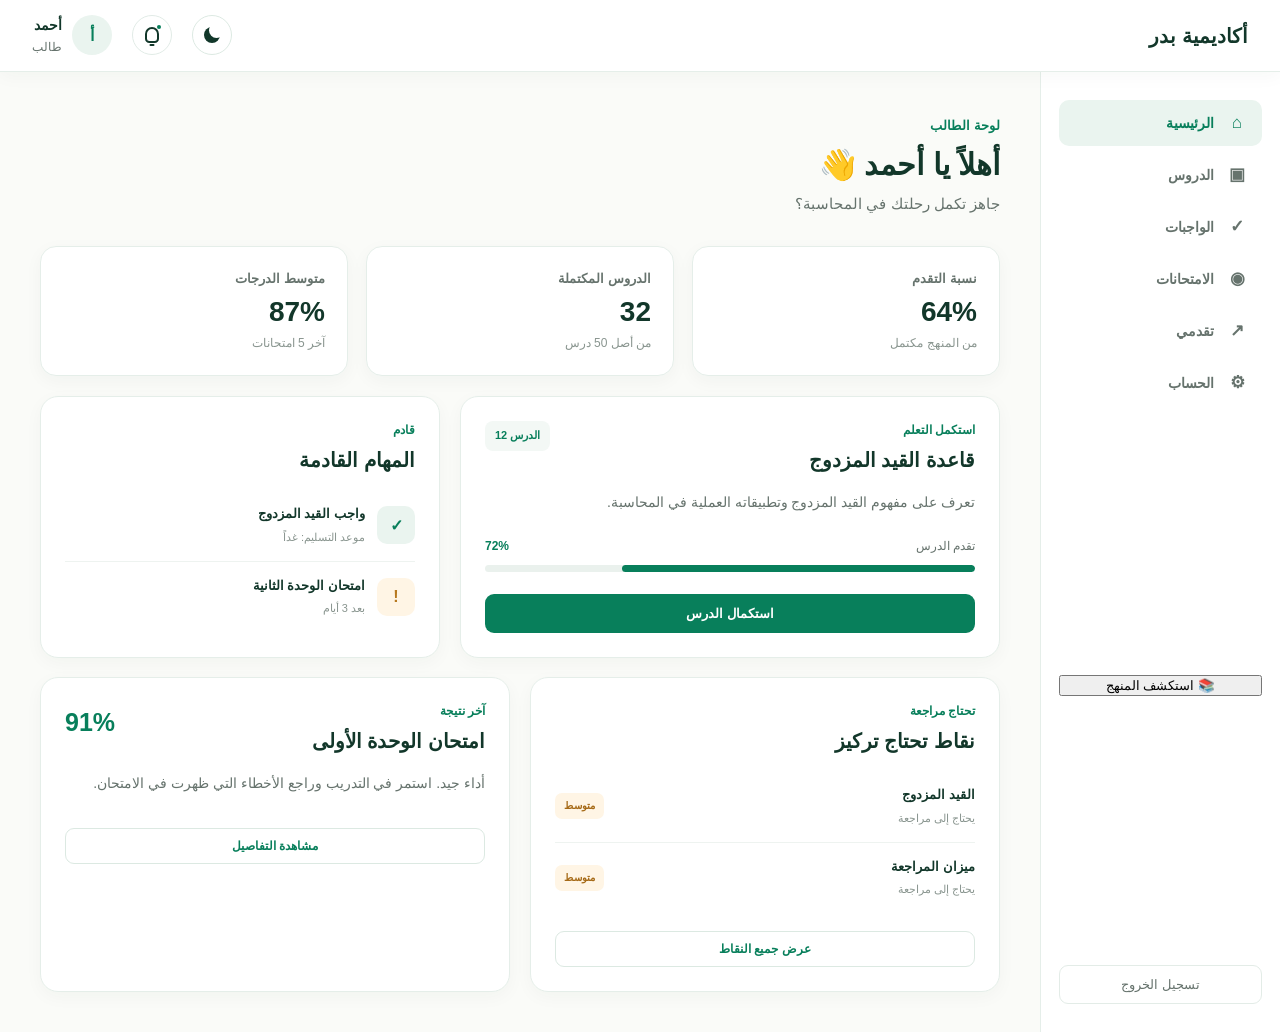
==== commit 75d8629b: "update dashboard.html" ====
--- a/dashboard.html
+++ b/dashboard.html
@@ -92,7 +92,7 @@
 
 
                 <a
-                    href="#"
+                    href="lessons.html"
                     class="dashboard-nav-link"
                 >
                     <span class="nav-icon">▣</span>
@@ -138,6 +138,20 @@
             </nav>
 
 
+            <!-- =========================
+                 CURRICULUM BUTTON
+            ========================== -->
+
+            <button
+                class="dashboard-curriculum-button"
+                id="dashboard-curriculum-button"
+                type="button"
+            >
+                <span>📚</span>
+                استكشف المنهج
+            </button>
+
+
             <div class="sidebar-bottom">
 
                 <button
@@ -189,7 +203,6 @@
             ========================== -->
 
             <section class="dashboard-stats">
-
 
                 <article class="dashboard-stat-card">
 
--- a/css/style.css
+++ b/css/style.css
@@ -1,7 +1,9 @@
 /* =========================================================
    BADR ACADEMY — STYLE.CSS
-   Desktop preserved + Mobile Navbar + Dashboard isolation
-========================================================= */
+   Homepage + Dashboard + Lessons
+   Desktop + Mobile + Dark Mode
+========================================================= */
+
 
 /* =========================================================
    1. BASIC SETTINGS
@@ -113,8 +115,18 @@
 
 
 /* =========================================================
+   MOBILE HEADER ACTIONS
+========================================================= */
+
+.mobile-header-actions {
+    display: flex;
+    align-items: center;
+    gap: 8px;
+}
+
+
+/* =========================================================
    MOBILE MENU BUTTON
-   Hidden on Desktop
 ========================================================= */
 
 .mobile-menu-button {
@@ -176,17 +188,17 @@
 
 /* Hamburger → X */
 
-.mobile-menu-button.active span:nth-child(1) {
+header.mobile-menu-open .mobile-menu-button span:nth-child(1) {
     transform:
         translateY(6px)
         rotate(45deg);
 }
 
-.mobile-menu-button.active span:nth-child(2) {
+header.mobile-menu-open .mobile-menu-button span:nth-child(2) {
     opacity: 0;
 }
 
-.mobile-menu-button.active span:nth-child(3) {
+header.mobile-menu-open .mobile-menu-button span:nth-child(3) {
     transform:
         translateY(-6px)
         rotate(-45deg);
@@ -1565,21 +1577,14 @@
     color: #E8F0EC;
 }
 
-
-/* Header */
-
 body.dark-mode header {
     background-color: rgba(15, 23, 19, 0.90);
-
     border-bottom-color: rgba(48, 68, 58, 0.8);
 
     box-shadow:
         0 8px 25px rgba(0, 0, 0, 0.12);
 }
 
-
-/* Logo */
-
 body.dark-mode .logo {
     color: #EAF2EE;
 }
@@ -1588,9 +1593,6 @@
     background-color: #42B883;
 }
 
-
-/* Navbar */
-
 body.dark-mode nav > a {
     color: #AABBB3;
 }
@@ -1602,9 +1604,6 @@
 body.dark-mode nav > a::after {
     background-color: #42B883;
 }
-
-
-/* Language */
 
 body.dark-mode .language-switcher {
     border-right-color: #30443A;
@@ -1623,9 +1622,6 @@
     color: #405349;
 }
 
-
-/* Login */
-
 body.dark-mode .login-button {
     background-color: #087F5B;
     border-color: #087F5B;
@@ -1635,14 +1631,9 @@
     background-color: #096E50;
 }
 
-
-/* Theme button */
-
 body.dark-mode .theme-toggle {
     background-color: #18251F;
-
     border-color: #30443A;
-
     box-shadow: none;
 }
 
@@ -1652,7 +1643,6 @@
 
 body.dark-mode .theme-moon {
     opacity: 0;
-
     transform:
         scale(0.25)
         rotate(120deg);
@@ -1660,7 +1650,6 @@
 
 body.dark-mode .theme-sun {
     opacity: 1;
-
     transform:
         scale(1)
         rotate(0deg);
@@ -1670,9 +1659,6 @@
     background-color: #18251F;
 }
 
-
-/* Hero */
-
 body.dark-mode .hero::before {
     border-color: #26382F;
 }
@@ -1694,14 +1680,9 @@
     color: #55C995;
 }
 
-
-/* Buttons */
-
 body.dark-mode .secondary-button {
     background-color: #18231D;
-
     color: #55C995;
-
     border-color: #30443A;
 }
 
@@ -1709,12 +1690,8 @@
     background-color: #213129;
 }
 
-
-/* Hero card */
-
 body.dark-mode .hero-card {
     background-color: #17221C;
-
     border-color: #2A3B32;
 
     box-shadow:
@@ -1734,7 +1711,6 @@
 
 body.dark-mode .card-status {
     background-color: #1C382C;
-
     color: #55C995;
 }
 
@@ -1758,9 +1734,6 @@
     color: #9BAEA5;
 }
 
-
-/* Sections */
-
 body.dark-mode .why-badr {
     background-color: #141E19;
 }
@@ -1776,9 +1749,6 @@
 body.dark-mode .students-section {
     background-color: #0F1713;
 }
-
-
-/* Section headings */
 
 body.dark-mode .section-heading h2 {
     color: #EAF2EE;
@@ -1793,12 +1763,8 @@
     color: #55C995;
 }
 
-
-/* Feature cards */
-
 body.dark-mode .feature-card {
     background-color: #17221C;
-
     border-color: #2A3B32;
 }
 
@@ -1819,9 +1785,6 @@
     color: #9DAEA6;
 }
 
-
-/* Curriculum */
-
 body.dark-mode .part-heading > span {
     color: #55C995;
 }
@@ -1832,7 +1795,6 @@
 
 body.dark-mode .unit-card {
     background-color: #17221C;
-
     border-color: #2A3B32;
 }
 
@@ -1854,9 +1816,6 @@
     color: #9DAEA6;
 }
 
-
-/* Study system */
-
 body.dark-mode .study-step {
     border-color: #2A3B32;
 }
@@ -1873,9 +1832,6 @@
     color: #9DAEA6;
 }
 
-
-/* Final CTA */
-
 body.dark-mode .final-cta {
     background-color: #18372B;
 }
@@ -1887,9 +1843,6 @@
 body.dark-mode .final-cta p {
     color: #AABBB3;
 }
-
-
-/* Auth */
 
 body.dark-mode .auth-card {
     background-color: #17221C;
@@ -1921,9 +1874,7 @@
 
 body.dark-mode #login-form input {
     background-color: #101913;
-
     border-color: #30443A;
-
     color: #EAF2EE;
 }
 
@@ -1938,15 +1889,9 @@
     color: #81938A !important;
 }
 
-
-/* Footer */
-
 body.dark-mode footer {
     background-color: #09100C;
 }
-
-
-/* Smooth transitions */
 
 body,
 header,
@@ -2090,9 +2035,6 @@
     right: -4px;
 }
 
-
-/* Dashboard theme */
-
 .dashboard-header .theme-toggle {
     width: 40px;
     height: 40px;
@@ -2926,7 +2868,649 @@
 
 
 /* =========================================================
-   22. RESPONSIVE — HOMEPAGE
+   23. LESSONS / CURRICULUM PAGE
+========================================================= */
+
+.lessons-page {
+    min-height: calc(100vh - 72px);
+
+    padding: 55px 7% 90px;
+
+    background:
+        radial-gradient(
+            circle at 10% 5%,
+            rgba(8, 127, 91, 0.045),
+            transparent 28%
+        ),
+        #FAFBF8;
+}
+
+
+/* =========================================================
+   LESSONS HERO
+========================================================= */
+
+.lessons-hero {
+    max-width: 1150px;
+
+    margin: 0 auto 55px;
+
+    display: grid;
+
+    grid-template-columns:
+        minmax(0, 1fr)
+        330px;
+
+    align-items: center;
+
+    gap: 45px;
+}
+
+.lessons-eyebrow {
+    display: inline-flex;
+
+    align-items: center;
+
+    padding: 7px 13px;
+
+    margin-bottom: 16px;
+
+    border-radius: 20px;
+
+    background: #EAF4EF;
+
+    color: #087F5B;
+
+    font-size: 13px;
+    font-weight: 700;
+}
+
+.lessons-hero h1 {
+    margin: 0 0 15px;
+
+    color: #12372A;
+
+    font-size: 42px;
+
+    line-height: 1.25;
+
+    letter-spacing: -0.6px;
+}
+
+.lessons-hero > div:first-child > p {
+    max-width: 700px;
+
+    margin: 0;
+
+    color: #66736D;
+
+    font-size: 16px;
+
+    line-height: 1.9;
+}
+
+
+/* =========================================================
+   LESSONS PROGRESS CARD
+========================================================= */
+
+.lessons-progress-card {
+    padding: 24px;
+
+    background: #FFFFFF;
+
+    border: 1px solid #E5EEE9;
+
+    border-radius: 18px;
+
+    box-shadow:
+        0 8px 25px rgba(18, 55, 42, 0.055);
+
+    transition:
+        transform 0.25s ease,
+        box-shadow 0.25s ease;
+}
+
+.lessons-progress-card:hover {
+    transform: translateY(-3px);
+
+    box-shadow:
+        0 12px 30px rgba(18, 55, 42, 0.08);
+}
+
+.lessons-progress-card > span {
+    display: block;
+
+    margin-bottom: 8px;
+
+    color: #66736D;
+
+    font-size: 12px;
+    font-weight: 600;
+}
+
+.lessons-progress-card strong {
+    display: block;
+
+    margin-bottom: 15px;
+
+    color: #12372A;
+
+    font-size: 27px;
+}
+
+.lessons-progress-card strong span {
+    color: #087F5B;
+
+    font-size: 15px;
+}
+
+.lessons-progress-bar {
+    width: 100%;
+    height: 8px;
+
+    overflow: hidden;
+
+    border-radius: 99px;
+
+    background: #EAF1ED;
+}
+
+.lessons-progress-bar span {
+    display: block;
+
+    width: 0%;
+
+    height: 100%;
+
+    border-radius: inherit;
+
+    background: #087F5B;
+
+    animation: progressGrow 1s ease forwards;
+    animation-delay: 0.35s;
+}
+
+@keyframes progressGrow {
+    from {
+        width: 0%;
+    }
+
+    to {
+        width: 10%;
+    }
+}
+
+
+/* =========================================================
+   CURRICULUM PART
+========================================================= */
+
+.curriculum-part {
+    max-width: 1150px;
+
+    margin: 0 auto 65px;
+}
+
+.curriculum-part:last-child {
+    margin-bottom: 0;
+}
+
+.part-heading {
+    display: flex;
+
+    align-items: center;
+
+    gap: 15px;
+
+    margin-bottom: 24px;
+
+    padding-bottom: 18px;
+
+    border-bottom: 1px solid #E5EEE9;
+}
+
+.part-number {
+    width: 48px;
+    height: 48px;
+
+    flex-shrink: 0;
+
+    display: flex;
+    align-items: center;
+    justify-content: center;
+
+    border-radius: 14px;
+
+    background: #12372A;
+
+    color: #FFFFFF;
+
+    font-size: 13px;
+    font-weight: 800;
+}
+
+.part-heading > div {
+    min-width: 0;
+}
+
+.part-heading > div > span {
+    display: block;
+
+    margin-bottom: 3px;
+
+    color: #087F5B;
+
+    font-size: 12px;
+    font-weight: 700;
+}
+
+.part-heading h2,
+.part-heading h3 {
+    margin: 0;
+
+    color: #12372A;
+
+    font-size: 25px;
+
+    line-height: 1.4;
+}
+
+
+/* =========================================================
+   UNIT CARDS
+========================================================= */
+
+.curriculum-unit {
+    position: relative;
+
+    margin-bottom: 18px;
+
+    background: #FFFFFF;
+
+    border: 1px solid #E5EEE9;
+
+    border-radius: 18px;
+
+    overflow: hidden;
+
+    box-shadow:
+        0 5px 18px rgba(18, 55, 42, 0.035);
+
+    transition:
+        transform 0.25s ease,
+        box-shadow 0.25s ease,
+        border-color 0.25s ease;
+}
+
+.curriculum-unit:hover {
+    transform: translateY(-3px);
+
+    border-color: #D6E6DE;
+
+    box-shadow:
+        0 12px 28px rgba(18, 55, 42, 0.07);
+}
+
+
+/* =========================================================
+   UNIT HEADER
+========================================================= */
+
+.unit-header {
+    display: flex;
+
+    align-items: center;
+
+    gap: 16px;
+
+    padding: 22px 24px;
+
+    border-bottom: 1px solid #EEF3F0;
+}
+
+.unit-header .unit-number {
+    min-width: 42px;
+    height: 42px;
+
+    display: flex;
+    align-items: center;
+    justify-content: center;
+
+    padding: 0;
+
+    border-radius: 11px;
+
+    background: #EAF4EF;
+
+    color: #087F5B;
+
+    font-size: 12px;
+    font-weight: 800;
+}
+
+.unit-info {
+    flex: 1;
+
+    min-width: 0;
+}
+
+.unit-info h3 {
+    margin: 0;
+
+    color: #12372A;
+
+    font-size: 18px;
+
+    line-height: 1.5;
+}
+
+.unit-info p {
+    margin: 4px 0 0;
+
+    color: #89958F;
+
+    font-size: 12px;
+}
+
+.unit-status {
+    flex-shrink: 0;
+
+    padding: 6px 10px;
+
+    border-radius: 20px;
+
+    background: #F3F8F5;
+
+    color: #087F5B;
+
+    font-size: 10px;
+    font-weight: 700;
+}
+
+
+/* =========================================================
+   UNIT CONTENT
+========================================================= */
+
+.unit-content {
+    padding: 24px;
+}
+
+.unit-introduction {
+    margin: 0 0 22px;
+
+    padding: 16px 18px;
+
+    border-right: 3px solid #087F5B;
+
+    border-radius: 10px;
+
+    background: #F7FAF8;
+
+    color: #53645C;
+
+    font-size: 14px;
+
+    line-height: 1.9;
+}
+
+.unit-introduction strong {
+    color: #12372A;
+}
+
+
+/* =========================================================
+   CONCEPT GRID
+========================================================= */
+
+.concepts-grid {
+    display: grid;
+
+    grid-template-columns:
+        repeat(2, minmax(0, 1fr));
+
+    gap: 10px;
+}
+
+.concept-item {
+    position: relative;
+
+    padding: 12px 14px 12px 35px;
+
+    border: 1px solid #EEF3F0;
+
+    border-radius: 10px;
+
+    background: #FCFDFC;
+
+    color: #66736D;
+
+    font-size: 13px;
+
+    line-height: 1.7;
+
+    transition:
+        background-color 0.2s ease,
+        border-color 0.2s ease,
+        transform 0.2s ease;
+}
+
+.concept-item::before {
+    content: "✓";
+
+    position: absolute;
+
+    right: 13px;
+    top: 12px;
+
+    color: #087F5B;
+
+    font-size: 12px;
+    font-weight: 800;
+}
+
+.concept-item {
+    padding-right: 35px;
+}
+
+.concept-item:hover {
+    background: #F5FAF7;
+
+    border-color: #DDEBE4;
+
+    transform: translateY(-1px);
+}
+
+
+/* =========================================================
+   UNIT QUESTION
+========================================================= */
+
+.unit-question {
+    margin-top: 20px;
+
+    padding: 16px 18px;
+
+    border-radius: 12px;
+
+    background: #12372A;
+
+    color: #FFFFFF;
+
+    font-size: 14px;
+
+    line-height: 1.8;
+}
+
+.unit-question strong {
+    display: block;
+
+    margin-bottom: 4px;
+
+    color: #8FE0BD;
+
+    font-size: 11px;
+}
+
+
+/* =========================================================
+   LESSONS DARK MODE
+========================================================= */
+
+body.dark-mode .lessons-page {
+    background:
+        radial-gradient(
+            circle at 10% 5%,
+            rgba(66, 184, 131, 0.055),
+            transparent 28%
+        ),
+        #0F1713;
+}
+
+body.dark-mode .lessons-eyebrow {
+    background: #18372B;
+
+    color: #55C995;
+}
+
+body.dark-mode .lessons-hero h1 {
+    color: #EAF2EE;
+}
+
+body.dark-mode .lessons-hero > div:first-child > p {
+    color: #AABBB3;
+}
+
+body.dark-mode .lessons-progress-card {
+    background: #121D18;
+
+    border-color: #26372F;
+
+    box-shadow:
+        0 8px 25px rgba(0, 0, 0, 0.18);
+}
+
+body.dark-mode .lessons-progress-card > span {
+    color: #91A39A;
+}
+
+body.dark-mode .lessons-progress-card strong {
+    color: #E8F0EC;
+}
+
+body.dark-mode .lessons-progress-card strong span {
+    color: #6BC5A5;
+}
+
+body.dark-mode .lessons-progress-bar {
+    background: #26372F;
+}
+
+body.dark-mode .lessons-progress-bar span {
+    background: #42B883;
+}
+
+body.dark-mode .part-heading {
+    border-bottom-color: #26372F;
+}
+
+body.dark-mode .part-number {
+    background: #1D352A;
+
+    color: #6BC5A5;
+}
+
+body.dark-mode .part-heading > div > span {
+    color: #6BC5A5;
+}
+
+body.dark-mode .part-heading h2,
+body.dark-mode .part-heading h3 {
+    color: #E8F0EC;
+}
+
+body.dark-mode .curriculum-unit {
+    background: #121D18;
+
+    border-color: #26372F;
+
+    box-shadow:
+        0 5px 18px rgba(0, 0, 0, 0.12);
+}
+
+body.dark-mode .curriculum-unit:hover {
+    border-color: #30483D;
+
+    box-shadow:
+        0 12px 28px rgba(0, 0, 0, 0.20);
+}
+
+body.dark-mode .unit-header {
+    border-bottom-color: #26372F;
+}
+
+body.dark-mode .unit-header .unit-number {
+    background: #1D352A;
+
+    color: #6BC5A5;
+}
+
+body.dark-mode .unit-info h3 {
+    color: #E8F0EC;
+}
+
+body.dark-mode .unit-info p {
+    color: #81938A;
+}
+
+body.dark-mode .unit-status {
+    background: #1A2922;
+
+    color: #6BC5A5;
+}
+
+body.dark-mode .unit-introduction {
+    background: #18251F;
+
+    color: #AABBB3;
+}
+
+body.dark-mode .unit-introduction strong {
+    color: #E8F0EC;
+}
+
+body.dark-mode .concept-item {
+    background: #101913;
+
+    border-color: #26372F;
+
+    color: #AABBB3;
+}
+
+body.dark-mode .concept-item::before {
+    color: #6BC5A5;
+}
+
+body.dark-mode .concept-item:hover {
+    background: #18251F;
+
+    border-color: #30483D;
+}
+
+body.dark-mode .unit-question {
+    background: #1A2922;
+
+    color: #C9D8D1;
+}
+
+body.dark-mode .unit-question strong {
+    color: #6BC5A5;
+}
+
+
+/* =========================================================
+   24. RESPONSIVE — HOMEPAGE + LESSONS
 ========================================================= */
 
 @media (max-width: 1000px) {
@@ -2950,6 +3534,7 @@
             1px solid #E5EEE9;
     }
 
+
     /* Dashboard */
 
     .dashboard-sidebar {
@@ -2963,11 +3548,24 @@
     .dashboard-main-grid {
         grid-template-columns: 1fr;
     }
-}
-
-
-/* =========================================================
-   23. RESPONSIVE — 800px
+
+
+    /* Lessons */
+
+    .lessons-hero {
+        grid-template-columns: 1fr 280px;
+
+        gap: 30px;
+    }
+
+    .lessons-hero h1 {
+        font-size: 36px;
+    }
+}
+
+
+/* =========================================================
+   25. RESPONSIVE — 800px
 ========================================================= */
 
 @media (max-width: 800px) {
@@ -2982,7 +3580,15 @@
         padding: 0 5%;
     }
 
-    header > .mobile-menu-button {
+    .mobile-header-actions {
+        display: flex;
+
+        align-items: center;
+
+        gap: 8px;
+    }
+
+    .mobile-menu-button {
         display: flex;
     }
 
@@ -3014,7 +3620,9 @@
             0 16px 40px rgba(18, 55, 42, 0.10);
 
         opacity: 0;
+
         visibility: hidden;
+
         pointer-events: none;
 
         transform:
@@ -3029,7 +3637,7 @@
             transform 0.25s ease;
     }
 
-    header > nav.mobile-menu-open {
+    header.mobile-menu-open > nav {
         opacity: 1;
 
         visibility: visible;
@@ -3221,12 +3829,6 @@
         padding: 20px 10px;
     }
 
-    /*
-       IMPORTANT:
-       homepage rule nav > a { display:none; }
-       must NOT hide dashboard links.
-    */
-
     .dashboard-nav > a.dashboard-nav-link {
         display: flex;
 
@@ -3288,11 +3890,105 @@
         width: 36px;
         height: 36px;
     }
-}
-
-
-/* =========================================================
-   24. RESPONSIVE — 500px
+
+
+    /* =========================
+       LESSONS MOBILE
+    ========================= */
+
+    .lessons-page {
+        padding: 35px 5% 65px;
+    }
+
+    .lessons-hero {
+        display: block;
+
+        margin-bottom: 42px;
+    }
+
+    .lessons-hero h1 {
+        font-size: 32px;
+
+        line-height: 1.3;
+    }
+
+    .lessons-hero > div:first-child > p {
+        font-size: 14px;
+    }
+
+    .lessons-progress-card {
+        margin-top: 25px;
+
+        padding: 20px;
+    }
+
+    .curriculum-part {
+        margin-bottom: 48px;
+    }
+
+    .part-heading {
+        gap: 12px;
+
+        padding-bottom: 15px;
+    }
+
+    .part-number {
+        width: 42px;
+        height: 42px;
+
+        border-radius: 12px;
+    }
+
+    .part-heading h2,
+    .part-heading h3 {
+        font-size: 20px;
+    }
+
+    .unit-header {
+        align-items: flex-start;
+
+        padding: 18px;
+    }
+
+    .unit-header .unit-number {
+        min-width: 38px;
+        height: 38px;
+    }
+
+    .unit-info h3 {
+        font-size: 16px;
+    }
+
+    .unit-status {
+        display: none;
+    }
+
+    .unit-content {
+        padding: 18px;
+    }
+
+    .concepts-grid {
+        grid-template-columns: 1fr;
+    }
+
+    .unit-introduction {
+        padding: 14px;
+
+        font-size: 13px;
+    }
+
+    .concept-item {
+        font-size: 12px;
+    }
+
+    .unit-question {
+        font-size: 13px;
+    }
+}
+
+
+/* =========================================================
+   26. RESPONSIVE — 500px
 ========================================================= */
 
 @media (max-width: 500px) {
@@ -3335,6 +4031,90 @@
         width: 36px;
         height: 36px;
     }
+
+
+    /* Lessons */
+
+    .lessons-page {
+        padding-left: 4%;
+        padding-right: 4%;
+    }
+
+    .lessons-hero h1 {
+        font-size: 28px;
+    }
+
+    .lessons-eyebrow {
+        font-size: 11px;
+    }
+
+    .lessons-progress-card strong {
+        font-size: 24px;
+    }
+
+    .part-heading {
+        align-items: flex-start;
+    }
+
+    .part-number {
+        width: 38px;
+        height: 38px;
+
+        font-size: 11px;
+    }
+
+    .part-heading h2,
+    .part-heading h3 {
+        font-size: 18px;
+    }
+
+    .curriculum-unit {
+        border-radius: 15px;
+    }
+
+    .unit-header {
+        gap: 11px;
+
+        padding: 16px;
+    }
+
+    .unit-header .unit-number {
+        min-width: 35px;
+        height: 35px;
+
+        font-size: 10px;
+    }
+
+    .unit-info h3 {
+        font-size: 14px;
+    }
+
+    .unit-info p {
+        font-size: 10px;
+    }
+
+    .unit-content {
+        padding: 15px;
+    }
+
+    .unit-introduction {
+        font-size: 12px;
+
+        line-height: 1.8;
+    }
+
+    .concept-item {
+        padding-top: 11px;
+        padding-bottom: 11px;
+
+        font-size: 11px;
+    }
+
+    .unit-question {
+        padding: 14px;
+
+        font-size: 12px;
+    }
 }
 
 
@@ -3356,7 +4136,7 @@
     background-color: #213129;
 }
 
-body.dark-mode header > nav {
+body.dark-mode header.mobile-menu-open > nav {
     background-color: #121D18;
 
     border-color: #26372F;
@@ -3382,27 +4162,7 @@
 
 
 /* =========================================================
-   25. REDUCED MOTION
-========================================================= */
-
-@media (prefers-reduced-motion: reduce) {
-
-    *,
-    *::before,
-    *::after {
-        animation-duration: 0.01ms !important;
-
-        animation-iteration-count: 1 !important;
-
-        transition-duration: 0.01ms !important;
-
-        scroll-behavior: auto !important;
-    }
-}
-
-
-/* =========================================================
-   ACCESSIBILITY
+   27. ACCESSIBILITY
 ========================================================= */
 
 button:focus-visible,
@@ -3425,4 +4185,24 @@
 .dashboard-notification,
 .dashboard-header .theme-toggle {
     will-change: transform;
+}
+
+
+/* =========================================================
+   28. REDUCED MOTION
+========================================================= */
+
+@media (prefers-reduced-motion: reduce) {
+
+    *,
+    *::before,
+    *::after {
+        animation-duration: 0.01ms !important;
+
+        animation-iteration-count: 1 !important;
+
+        transition-duration: 0.01ms !important;
+
+        scroll-behavior: auto !important;
+    }
 }
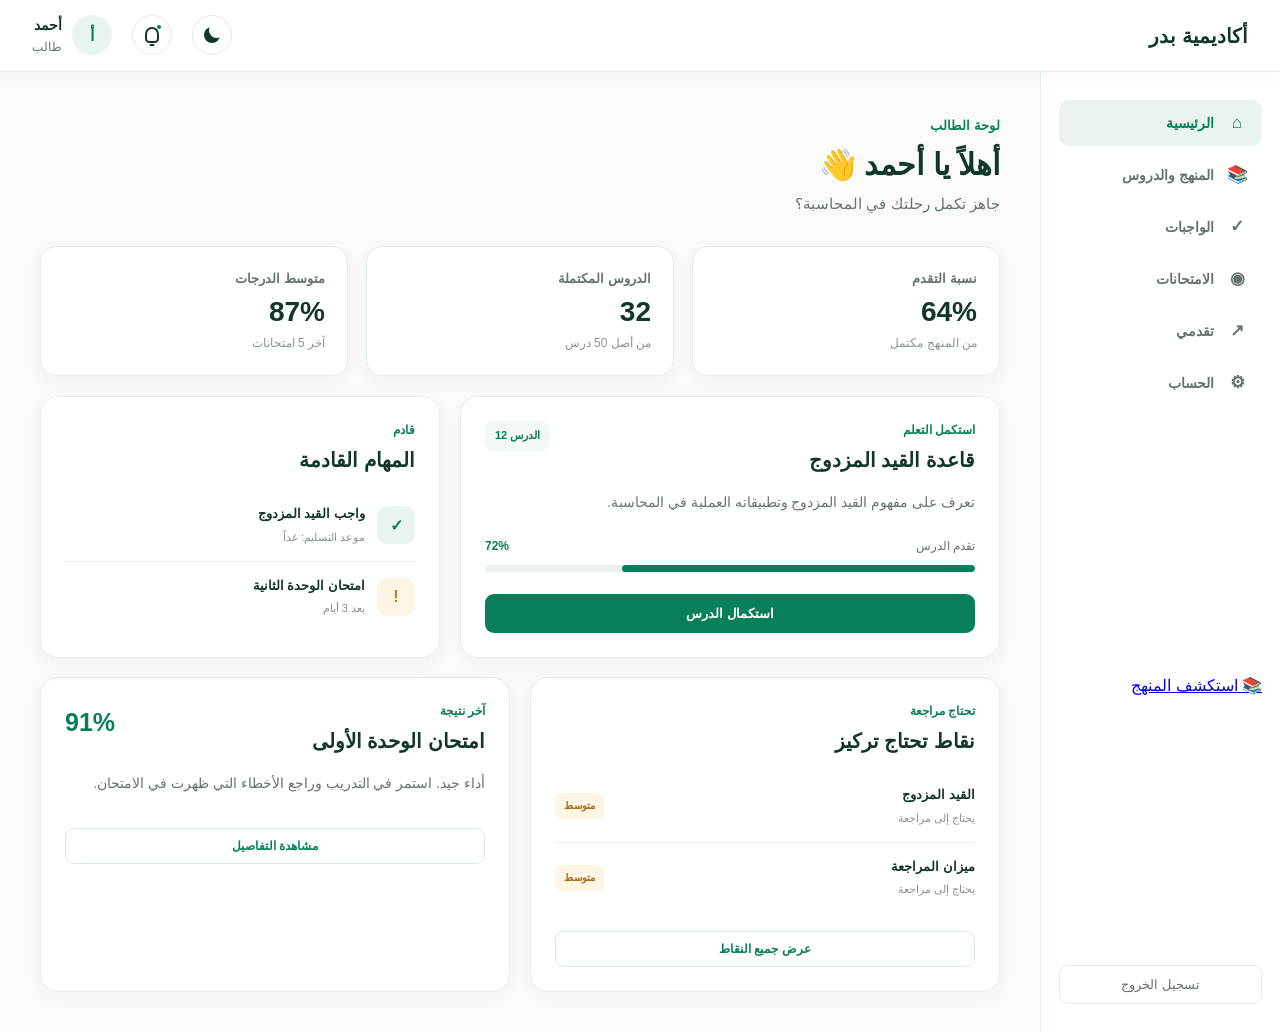
==== commit 98376dd6: "update dashboard.html" ====
--- a/dashboard.html
+++ b/dashboard.html
@@ -82,6 +82,8 @@
 
             <nav class="dashboard-nav">
 
+                <!-- الرئيسية -->
+
                 <a
                     href="#"
                     class="dashboard-nav-link active"
@@ -91,14 +93,18 @@
                 </a>
 
 
+                <!-- المنهج والدروس -->
+
                 <a
                     href="lessons.html"
                     class="dashboard-nav-link"
                 >
-                    <span class="nav-icon">▣</span>
-                    <span>الدروس</span>
+                    <span class="nav-icon">📚</span>
+                    <span>المنهج والدروس</span>
                 </a>
 
+
+                <!-- الواجبات -->
 
                 <a
                     href="#"
@@ -109,6 +115,8 @@
                 </a>
 
 
+                <!-- الامتحانات -->
+
                 <a
                     href="#"
                     class="dashboard-nav-link"
@@ -118,6 +126,8 @@
                 </a>
 
 
+                <!-- التقدم -->
+
                 <a
                     href="#"
                     class="dashboard-nav-link"
@@ -127,6 +137,8 @@
                 </a>
 
 
+                <!-- الحساب -->
+
                 <a
                     href="#"
                     class="dashboard-nav-link"
@@ -142,15 +154,21 @@
                  CURRICULUM BUTTON
             ========================== -->
 
-            <button
+            <a
+                href="lessons.html"
                 class="dashboard-curriculum-button"
-                id="dashboard-curriculum-button"
-                type="button"
             >
-                <span>📚</span>
-                استكشف المنهج
-            </button>
-
+                <span class="curriculum-button-icon">📚</span>
+
+                <span>
+                    استكشف المنهج
+                </span>
+            </a>
+
+
+            <!-- =========================
+                 SIDEBAR BOTTOM
+            ========================== -->
 
             <div class="sidebar-bottom">
 
